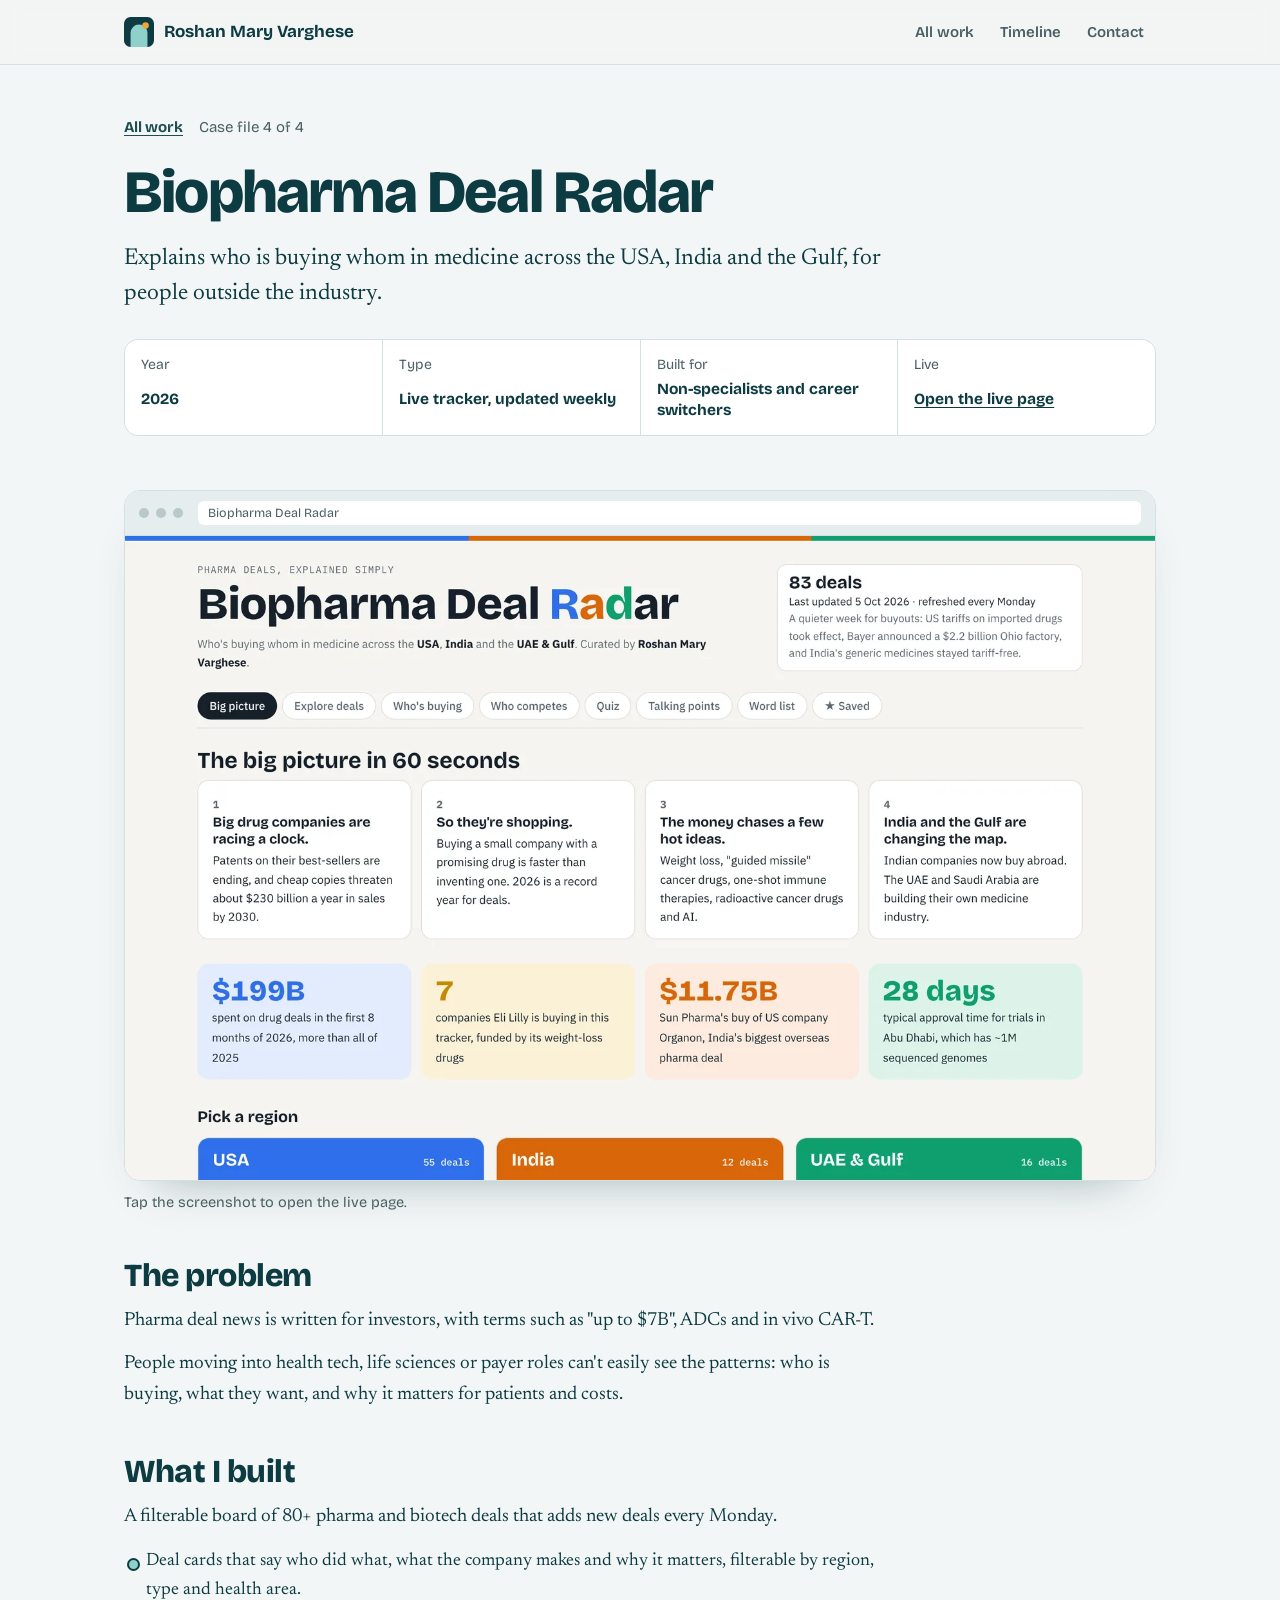
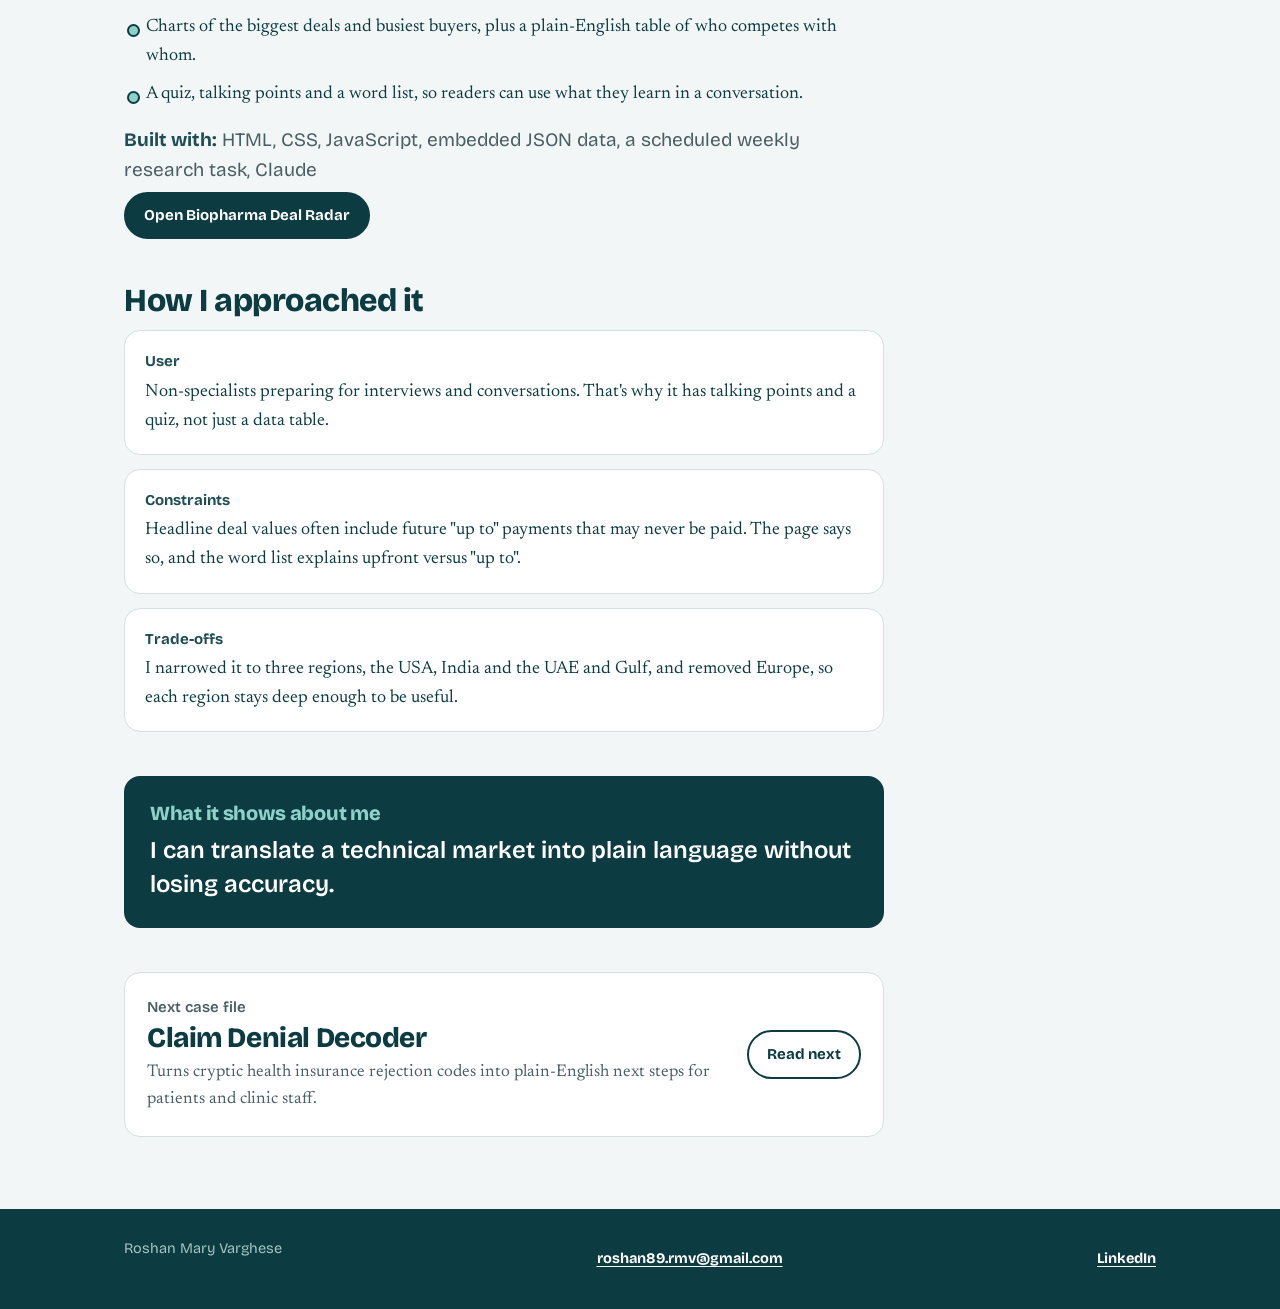
==== case/biopharma-deal-radar.html @ 669bc757 "Add case file pages, career timeline and a calmer professional layout Co-Authored-By: Claude Opus 5." ====
<!doctype html>
<html lang="en">
<head>
<meta charset="utf-8">
<meta name="viewport" content="width=device-width, initial-scale=1">
<title>Biopharma Deal Radar: case file | Roshan Mary Varghese</title>
<meta name="description" content="Explains who is buying whom in medicine across the USA, India and the Gulf, for people outside the industry.">
<meta property="og:title" content="Biopharma Deal Radar: case file | Roshan Mary Varghese">
<meta property="og:description" content="Explains who is buying whom in medicine across the USA, India and the Gulf, for people outside the industry.">
<meta property="og:image" content="../img/biopharma-deal-radar.webp">
<link rel="icon" href="data:image/svg+xml,%3Csvg xmlns='http://www.w3.org/2000/svg' viewBox='0 0 64 64'%3E%3Crect width='64' height='64' rx='14' fill='%230D3B42'/%3E%3Cpath d='M14 64V34a18 18 0 0 1 36 0v30' fill='%238ED1CB'/%3E%3Ccircle cx='46' cy='18' r='7' fill='%23EFA53A'/%3E%3C/svg%3E">
<link rel="preconnect" href="https://fonts.googleapis.com"><link rel="preconnect" href="https://fonts.gstatic.com" crossorigin><link href="https://fonts.googleapis.com/css2?family=Bricolage+Grotesque:opsz,wght@12..96,400;12..96,600;12..96,700;12..96,800&family=Newsreader:ital,opsz,wght@0,6..72,400;0,6..72,500;1,6..72,400&display=swap" rel="stylesheet">
<link rel="stylesheet" href="../site.css">
</head>
<body>
<a class="skip" href="#main">Skip to content</a>
<header class="bar" id="bar">
  <div class="wrap">
    <a class="mark" href="../index.html" aria-label="Roshan Mary Varghese, home"><svg width="30" height="30" viewBox="0 0 64 64" aria-hidden="true"><rect width="64" height="64" rx="14" fill="#0D3B42"/><path d="M14 64V34a18 18 0 0 1 36 0v30" fill="#8ED1CB"/><circle cx="46" cy="18" r="7" fill="#EFA53A"/></svg><span class="full">Roshan Mary Varghese</span></a>
    <nav aria-label="Sections"><a href="../index.html#work">All work</a><a href="../index.html#timeline">Timeline</a><a href="../index.html#contact">Contact</a></nav>
  </div>
</header>
<main id="main">
  <div class="case-head">
    <div class="wrap">
      <div class="crumbs"><a href="../index.html#work">All work</a><span>Case file 4 of 4</span></div>
      <h1>Biopharma Deal Radar</h1>
      <p class="impact">Explains who is buying whom in medicine across the USA, India and the Gulf, for people outside the industry.</p>
      <dl class="facts">
        <div><dt>Year</dt><dd>2026</dd></div>
        <div><dt>Type</dt><dd>Live tracker, updated weekly</dd></div>
        <div><dt>Built for</dt><dd>Non-specialists and career switchers</dd></div>
        <div><dt>Live</dt><dd><a href="https://claude.ai/artifact/CHbfJAABRZAxzf44hTQ5EE" target="_blank" rel="noopener">Open the live page</a></dd></div>
      </dl>
    </div>
  </div>

  <div class="wrap">
    <figure class="case-shot">
      <a href="https://claude.ai/artifact/CHbfJAABRZAxzf44hTQ5EE" target="_blank" rel="noopener" aria-label="Open Biopharma Deal Radar, live">
        <div class="chrome" aria-hidden="true"><i></i><i></i><i></i><span>Biopharma Deal Radar</span></div>
        <img src="../img/biopharma-deal-radar.webp" alt="Biopharma Deal Radar: a big-picture summary, headline numbers and region cards for the USA, India and the UAE and Gulf" width="1600" height="1000">
      </a>
      <figcaption>Tap the screenshot to open the live page.</figcaption>
    </figure>

    <div class="case-body">
      <section aria-labelledby="problem" style="padding:0">
        <h2 id="problem">The problem</h2>
        <p>Pharma deal news is written for investors, with terms such as &quot;up to $7B&quot;, ADCs and in vivo CAR-T.</p><p>People moving into health tech, life sciences or payer roles can&#x27;t easily see the patterns: who is buying, what they want, and why it matters for patients and costs.</p>
      </section>

      <section aria-labelledby="built" style="padding:0">
        <h2 id="built">What I built</h2>
        <p>A filterable board of 80+ pharma and biotech deals that adds new deals every Monday.</p>
        <ul class="built"><li>Deal cards that say who did what, what the company makes and why it matters, filterable by region, type and health area.</li><li>Charts of the biggest deals and busiest buyers, plus a plain-English table of who competes with whom.</li><li>A quiz, talking points and a word list, so readers can use what they learn in a conversation.</li></ul>
        <p class="stack" style="margin-top:16px"><b>Built with:</b> HTML, CSS, JavaScript, embedded JSON data, a scheduled weekly research task, Claude</p>
        <div class="links"><a class="btn dark" href="https://claude.ai/artifact/CHbfJAABRZAxzf44hTQ5EE" target="_blank" rel="noopener">Open Biopharma Deal Radar</a></div>
      </section>

      <section aria-labelledby="approach" style="padding:0">
        <h2 id="approach">How I approached it</h2>
        <ul class="approach"><li class="card"><b>User</b><span>Non-specialists preparing for interviews and conversations. That&#x27;s why it has talking points and a quiz, not just a data table.</span></li><li class="card"><b>Constraints</b><span>Headline deal values often include future &quot;up to&quot; payments that may never be paid. The page says so, and the word list explains upfront versus &quot;up to&quot;.</span></li><li class="card"><b>Trade-offs</b><span>I narrowed it to three regions, the USA, India and the UAE and Gulf, and removed Europe, so each region stays deep enough to be useful.</span></li></ul>
      </section>

      <section class="shows" aria-labelledby="shows">
        <h2 id="shows">What it shows about me</h2>
        <p>I can translate a technical market into plain language without losing accuracy.</p>
      </section>

      <a class="next card" href="claim-denial-decoder.html">
        <div><span class="kicker">Next case file</span><h3>Claim Denial Decoder</h3><p>Turns cryptic health insurance rejection codes into plain-English next steps for patients and clinic staff.</p></div>
        <span class="go">Read next</span>
      </a>
    </div>
  </div>
</main>

<footer class="case-foot">
  <div class="wrap">
    <span>Roshan Mary Varghese</span>
    <span><a href="mailto:roshan89.rmv@gmail.com">roshan89.rmv@gmail.com</a></span>
    <span><a href="https://www.linkedin.com/in/roshanmaryvarghese" target="_blank" rel="noopener">LinkedIn</a></span>
  </div>
</footer>
</body>
</html>
---- site.css ----
/* Roshan Mary Varghese, portfolio styles.
   Shared by the home page and every case file page.
   Palette comes from Roshan's photo: mist backdrop, sea-glass aqua, deep lagoon ink,
   with marigold used only for the main call to action. */
:root{
  --bg:#F3F6F6;
  --paper:#FFFFFF;
  --ink:#0D3B42;
  --ink-2:#1F4D54;
  --slate:#4A5F64;
  --rule:#D5E0E2;
  --aqua:#8ED1CB;
  --aqua-soft:#E2F2F0;
  --marigold:#EFA53A;
  --display:"Bricolage Grotesque","Avenir Next",system-ui,sans-serif;
  --text:"Newsreader",Georgia,"Times New Roman",serif;
  --wrap:1080px;
  --radius:16px;
}
*{box-sizing:border-box}
html{scroll-behavior:smooth;scroll-padding-top:80px;-webkit-text-size-adjust:100%}
@media (prefers-reduced-motion:reduce){html{scroll-behavior:auto}*{transition:none!important}}
body{margin:0;background:var(--bg);color:var(--ink);font-family:var(--text);font-size:18px;line-height:1.62;-webkit-font-smoothing:antialiased}
img{max-width:100%;height:auto;display:block}
a{color:inherit;text-underline-offset:3px}
a:focus-visible,button:focus-visible,summary:focus-visible{outline:3px solid var(--marigold);outline-offset:3px;border-radius:6px}
h1,h2,h3,h4{font-family:var(--display);font-weight:700;line-height:1.12;margin:0;letter-spacing:-.015em;text-wrap:balance}
p{margin:0}
.wrap{max-width:var(--wrap);margin:0 auto;padding-inline:24px}
@media (max-width:600px){.wrap{padding-inline:18px}body{font-size:17.5px}}
.skip{position:absolute;left:-999px;top:8px;background:var(--ink);color:var(--paper);padding:8px 14px;border-radius:8px;z-index:50}
.skip:focus{left:8px}
.sans{font-family:var(--display)}
.muted{color:var(--slate)}

/* ---------- top bar ---------- */
.bar{position:sticky;top:0;z-index:20;background:color-mix(in srgb,var(--bg) 90%,transparent);-webkit-backdrop-filter:blur(10px);backdrop-filter:blur(10px);border-bottom:1px solid var(--rule)}
.bar .wrap{display:flex;align-items:center;gap:16px;min-height:64px}
.mark{font-family:var(--display);font-weight:700;font-size:17px;text-decoration:none;display:flex;min-height:44px;align-items:center;gap:10px;white-space:nowrap}
.mark svg{flex:none}
.bar nav{display:flex;gap:2px;margin-left:auto;overflow-x:auto;scrollbar-width:none}
.bar nav::-webkit-scrollbar{display:none}
.bar nav a{font-family:var(--display);font-size:15px;font-weight:600;text-decoration:none;color:var(--slate);padding:10px 12px;border-radius:999px;white-space:nowrap}
.bar nav a:hover,.bar nav a[aria-current="true"]{color:var(--ink);background:var(--aqua-soft)}
@media (max-width:640px){.mark .full{display:none}.bar nav a{padding:10px 9px;font-size:14.5px}}

/* ---------- buttons and small parts ---------- */
.btn{font-family:var(--display);font-weight:700;font-size:16px;text-decoration:none;min-height:46px;padding:11px 20px;border-radius:999px;display:inline-flex;align-items:center;justify-content:center;gap:8px;border:2px solid var(--ink);transition:background .15s,color .15s}
.btn:hover{background:var(--ink);color:var(--paper)}
.btn.primary{background:var(--marigold);border-color:var(--marigold);color:var(--ink)}
.btn.primary:hover{background:#F4B556;border-color:#F4B556;color:var(--ink)}
.btn.dark{background:var(--ink);color:var(--paper)}
.btn.dark:hover{background:var(--ink-2)}
.chips{display:flex;flex-wrap:wrap;gap:8px;margin:0;padding:0;list-style:none}
.chips li,.chip{font-family:var(--display);font-size:14px;font-weight:600;background:var(--paper);border:1px solid var(--rule);padding:6px 12px;border-radius:999px;line-height:1.3}
.kicker{font-family:var(--display);font-size:15px;font-weight:600;color:var(--slate)}
.card{background:var(--paper);border:1px solid var(--rule);border-radius:var(--radius)}

/* ---------- section heads ---------- */
section{padding-block:80px}
@media (max-width:600px){section{padding-block:56px}}
.sec-head{display:grid;gap:12px;max-width:40em;margin-bottom:36px}
.sec-head h2{font-size:clamp(30px,4vw,44px);font-weight:800}
.sec-head p{font-size:18.5px;color:var(--slate)}

/* ---------- hero ---------- */
.hero{padding-block:56px 64px}
.hero .wrap{display:grid;grid-template-columns:minmax(0,1.3fr) minmax(0,.7fr);gap:56px;align-items:center}
@media (max-width:820px){.hero .wrap{grid-template-columns:1fr;gap:32px}.hero{padding-top:32px}}
.hero h1{font-size:clamp(42px,6vw,72px);font-weight:800;line-height:.98;letter-spacing:-.03em}
.hero .role{font-family:var(--display);font-size:clamp(18px,2vw,21px);font-weight:600;color:var(--ink-2);margin-top:14px}
.hero .pitch{font-size:clamp(18.5px,1.9vw,21px);line-height:1.55;margin-top:22px;max-width:33em}
.hero .chips{margin-top:24px}
.hero .ctas{display:flex;flex-wrap:wrap;gap:10px;margin-top:28px}
.portrait{justify-self:center;width:min(100%,340px);margin:0}
.portrait .frame{aspect-ratio:4/5;border-radius:999px 999px 20px 20px;overflow:hidden;background:var(--aqua);border:1px solid var(--rule)}
.portrait img{width:100%;height:100%;object-fit:cover;object-position:50% 28%}
.portrait figcaption{font-family:var(--display);font-size:14px;color:var(--slate);margin-top:12px;text-align:center}
@media (max-width:820px){.portrait{width:min(62%,260px);justify-self:start;order:-1}}

/* ---------- work list ---------- */
.work-list{display:grid;gap:18px}
.work{display:grid;grid-template-columns:minmax(0,1fr) minmax(0,1.1fr);gap:28px;padding:22px;align-items:center}
.work.text-only{grid-template-columns:1fr}
@media (max-width:820px){.work{grid-template-columns:1fr;gap:18px;padding:16px}}
.thumb{display:block;border-radius:12px;overflow:hidden;border:1px solid var(--rule);background:var(--bg)}
.thumb img{width:100%;aspect-ratio:16/10;object-fit:cover;object-position:top;transition:transform .3s}
.thumb:hover img{transform:scale(1.02)}
.work .body{display:grid;gap:10px;align-content:start}
.meta{display:flex;flex-wrap:wrap;gap:6px 14px;font-family:var(--display);font-size:14.5px;color:var(--slate)}
.meta .type{font-weight:700;color:var(--ink-2)}
.work h3{font-size:clamp(23px,2.6vw,28px);font-weight:800}
.work .impact{font-size:18px}
.stack{font-family:var(--display);font-size:14.5px;color:var(--slate)}
.stack b{color:var(--ink-2);font-weight:700}
.links{display:flex;flex-wrap:wrap;gap:10px;margin-top:6px}
.links .btn{font-size:15px;min-height:44px;padding:9px 18px}
.sub-head{font-family:var(--display);font-size:20px;font-weight:700;margin:44px 0 14px}
.compact{display:grid;grid-template-columns:repeat(2,minmax(0,1fr));gap:14px}
@media (max-width:760px){.compact{grid-template-columns:1fr}}
.compact .card{padding:20px;display:grid;gap:6px;align-content:start}
.compact h4{font-size:19px}
.compact p{font-size:16.5px;color:var(--slate)}

/* ---------- timeline ---------- */
.timeline{list-style:none;margin:0;padding:0;position:relative;max-width:820px}
.timeline::before{content:"";position:absolute;left:11px;top:8px;bottom:8px;width:2px;background:var(--aqua)}
.node{position:relative;padding:0 0 34px 48px}
.node:last-child{padding-bottom:0}
.node::before{content:"";position:absolute;left:3px;top:6px;width:18px;height:18px;border-radius:50%;background:var(--paper);border:4px solid var(--ink)}
.node.now::before{background:var(--marigold);border-color:var(--marigold)}
.node .when{font-family:var(--display);font-weight:700;font-size:15px;color:var(--ink-2)}
.node h3{font-size:clamp(21px,2.4vw,25px);margin-top:2px}
.node .where{font-family:var(--display);font-size:15.5px;color:var(--slate);margin-top:4px}
.node .learned{margin-top:10px;font-size:18px;max-width:38em}
.node .learned b{font-family:var(--display);font-weight:700;font-size:15px;color:var(--ink-2);display:block;margin-bottom:2px}
.node details{margin-top:10px}
.node summary{font-family:var(--display);font-size:15px;font-weight:700;color:var(--ink-2);cursor:pointer;min-height:44px;display:inline-flex;align-items:center;gap:8px;list-style:none}
.node summary::-webkit-details-marker{display:none}
.node summary::before{content:"+";display:inline-grid;place-items:center;width:22px;height:22px;border-radius:50%;background:var(--aqua-soft);font-size:16px;line-height:1}
.node details[open] summary::before{content:"\2212"}
.node details ul{margin:6px 0 0;padding-left:20px;display:grid;gap:5px;font-size:16.5px;color:var(--slate)}

/* ---------- credentials ---------- */
.cred{display:grid;grid-template-columns:repeat(3,minmax(0,1fr));gap:14px}
@media (max-width:900px){.cred{grid-template-columns:repeat(2,minmax(0,1fr))}}
@media (max-width:560px){.cred{grid-template-columns:1fr}}
.cred .card{padding:20px;display:grid;gap:6px;align-content:start}
.cred h3{font-size:19px}
.cred p{font-size:16px;color:var(--slate)}
.cred .card.wide{grid-column:span 2}
@media (max-width:560px){.cred .card.wide{grid-column:auto}}

/* ---------- colophon ---------- */
.colophon{padding:24px;display:grid;grid-template-columns:auto 1fr;gap:18px;align-items:start;max-width:820px}
.colophon h3{font-size:19px;margin-bottom:6px}
.colophon p{font-size:16.5px;color:var(--slate)}
@media (max-width:560px){.colophon{grid-template-columns:1fr}}

/* ---------- contact ---------- */
.contact{background:var(--ink);color:var(--paper);padding-block:80px 32px}
.contact h2{font-size:clamp(34px,5vw,56px);font-weight:800;max-width:14em;letter-spacing:-.025em}
.contact .lead{font-size:19px;color:#CFE3E3;margin-top:18px;max-width:34em}
.contact .links{margin-top:28px}
.contact .btn{border-color:rgba(255,255,255,.4)}
.contact .btn:hover{background:rgba(142,209,203,.15);color:var(--paper)}
.contact .btn.primary{border-color:var(--marigold)}
.contact .btn.primary:hover{background:#F4B556;color:var(--ink)}
footer.foot{margin-top:64px;padding-top:20px;border-top:1px solid rgba(255,255,255,.15);display:flex;flex-wrap:wrap;justify-content:space-between;gap:10px;font-family:var(--display);font-size:14px;color:#A5C4C4}

/* ---------- case file page ---------- */
.case-head{padding-block:40px 28px}
.crumbs{font-family:var(--display);font-size:15px;display:flex;flex-wrap:wrap;gap:6px 16px;align-items:center;color:var(--slate)}
.crumbs a{font-weight:700;color:var(--ink-2);min-height:44px;display:inline-flex;align-items:center}
.case-head h1{font-size:clamp(36px,5.4vw,60px);font-weight:800;letter-spacing:-.03em;margin-top:10px;max-width:16em}
.case-head .impact{font-size:clamp(19px,2.1vw,23px);line-height:1.5;margin-top:16px;max-width:34em}
.facts{display:grid;grid-template-columns:repeat(4,minmax(0,1fr));gap:1px;background:var(--rule);border:1px solid var(--rule);border-radius:14px;overflow:hidden;margin-top:28px}
.facts div{background:var(--paper);padding:14px 16px;display:grid;gap:2px}
.facts dt{font-family:var(--display);font-size:14px;color:var(--slate)}
.facts dd{margin:0;font-family:var(--display);font-weight:700;font-size:15.5px;line-height:1.35}
.facts dd a{display:inline-flex;align-items:center;min-height:44px;margin-block:-10px}
@media (max-width:760px){.facts{grid-template-columns:repeat(2,minmax(0,1fr))}}
.case-shot{margin:8px 0 0}
.case-shot a{display:block;border-radius:16px;overflow:hidden;border:1px solid var(--rule);background:var(--paper);box-shadow:0 24px 48px -32px rgba(13,59,66,.45);text-decoration:none}
.case-shot .chrome{display:flex;align-items:center;gap:7px;padding:10px 14px;background:#E6EDEE;border-bottom:1px solid var(--rule)}
.case-shot .chrome i{width:10px;height:10px;border-radius:50%;background:#B9C8CB}
.case-shot .chrome span{margin-left:8px;font-family:var(--display);font-size:12.5px;color:var(--slate);background:var(--paper);border-radius:6px;padding:2px 10px;flex:1;overflow:hidden;white-space:nowrap;text-overflow:ellipsis}
.case-shot img{width:100%;aspect-ratio:16/10;object-fit:cover;object-position:top}
.case-shot figcaption{font-family:var(--display);font-size:14.5px;color:var(--slate);margin-top:10px}
.case-body{display:grid;gap:44px;max-width:760px;padding-block:44px 72px}
.case-body h2{font-size:clamp(25px,3vw,32px);font-weight:800;margin-bottom:12px}
.case-body p{font-size:19px}
.case-body p + p{margin-top:12px}
.approach{list-style:none;margin:0;padding:0;display:grid;gap:14px}
.approach li{padding:18px 20px;display:grid;gap:4px}
.approach b{font-family:var(--display);font-size:15px;font-weight:700;color:var(--ink-2)}
.approach span{font-size:18px}
.built{list-style:none;padding:0;margin:14px 0 0;display:grid;gap:8px}
.built li{padding-left:22px;position:relative;font-size:18px}
.built li::before{content:"";position:absolute;left:3px;top:.62em;width:9px;height:9px;border-radius:50%;background:var(--aqua);border:2px solid var(--ink)}
.shows{background:var(--ink);color:var(--paper);border-radius:var(--radius);padding:26px 26px}
.shows h2{color:var(--aqua);font-size:20px;margin-bottom:8px}
.shows p{font-size:clamp(20px,2.4vw,24px);line-height:1.45;font-family:var(--display);font-weight:600}
.next{display:grid;grid-template-columns:1fr auto;gap:18px;align-items:center;padding:22px;text-decoration:none}
.next:hover{border-color:var(--ink)}
.next .kicker{display:block;margin-bottom:4px}
.next h3{font-size:clamp(22px,2.6vw,28px);font-weight:800}
.next p{font-size:17px;color:var(--slate);margin-top:4px}
.next .go{font-family:var(--display);font-weight:700;font-size:15px;white-space:nowrap;border:2px solid var(--ink);border-radius:999px;padding:10px 18px}
@media (max-width:560px){.next{grid-template-columns:1fr}.next .go{justify-self:start}}
.case-foot{background:var(--ink);color:#A5C4C4;padding-block:28px;font-family:var(--display);font-size:14.5px}
.case-foot .wrap{display:flex;flex-wrap:wrap;gap:10px 22px;justify-content:space-between}
.case-foot a{color:var(--paper);font-weight:700;min-height:44px;display:inline-flex;align-items:center}
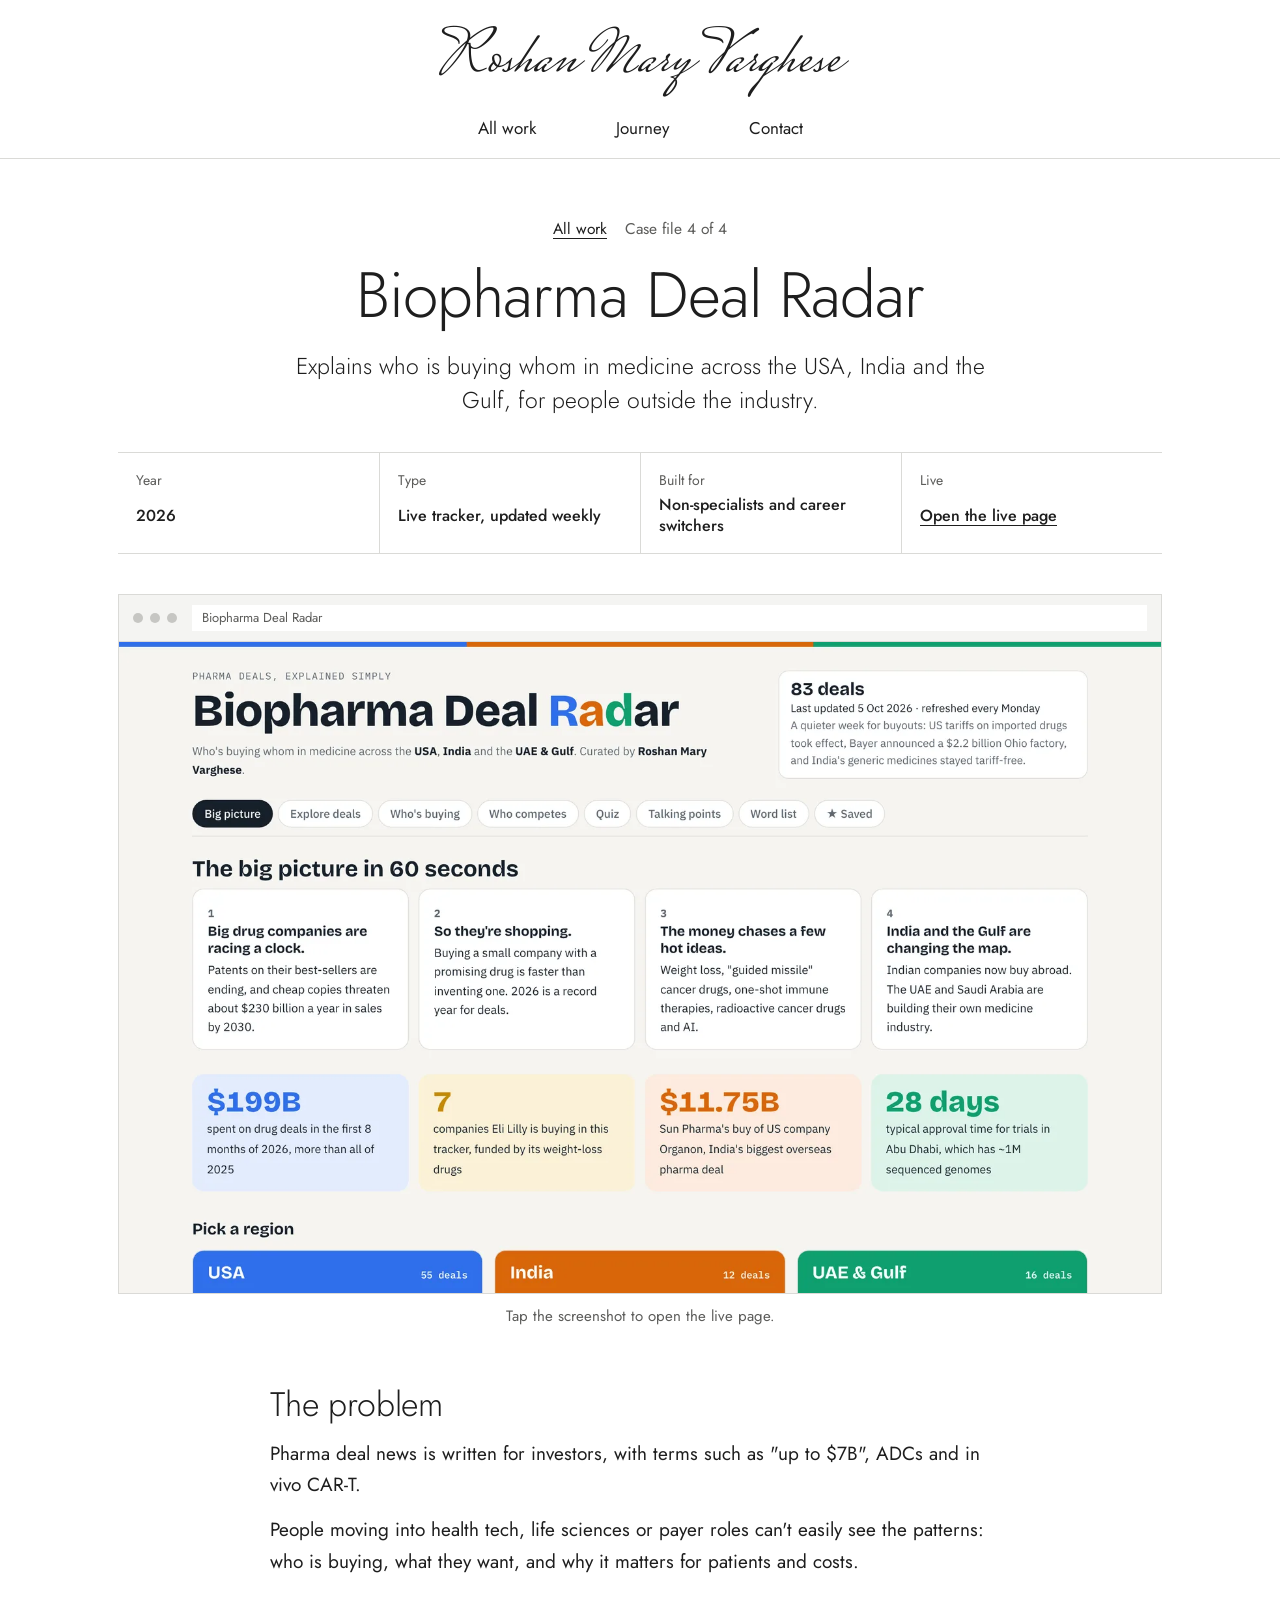
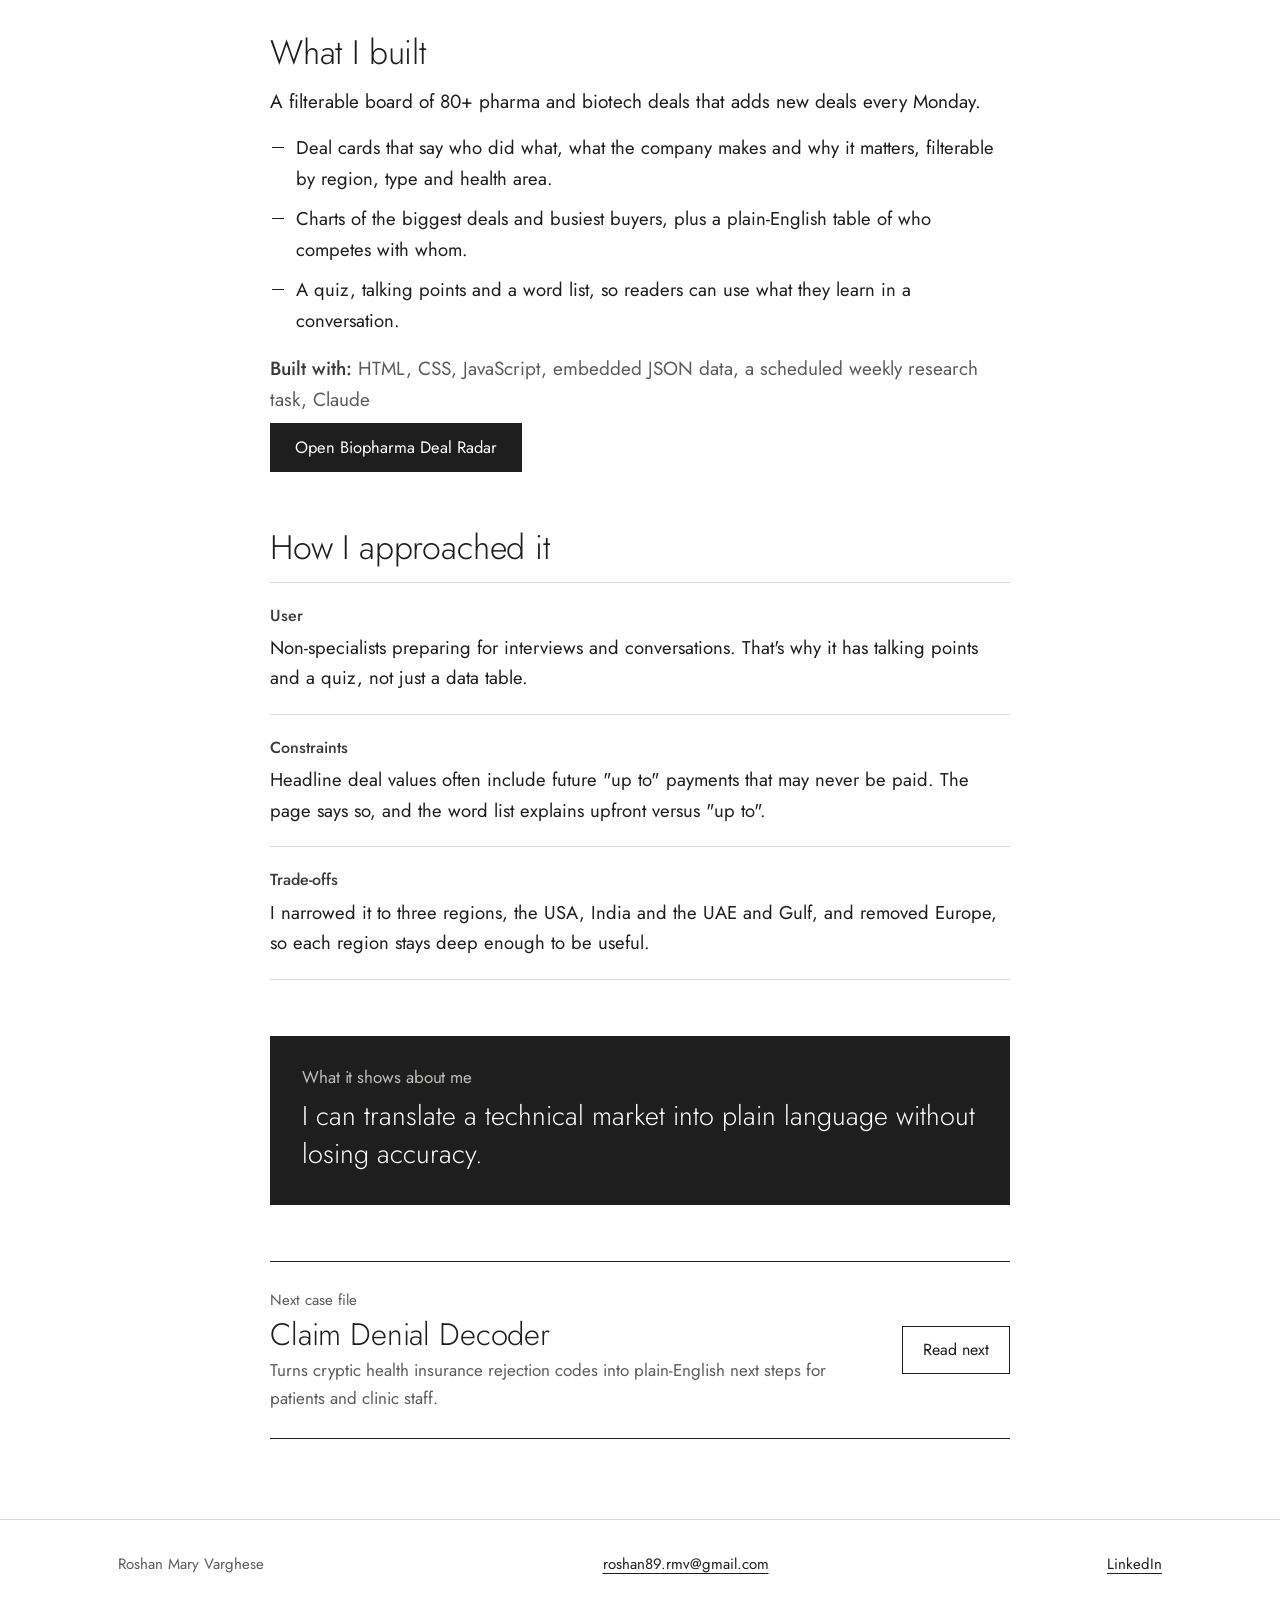
==== commit b384ac6e: "Gallery-style redesign: monochrome palette, signature header, panels over a wall of project screensh" ====
--- a/case/biopharma-deal-radar.html
+++ b/case/biopharma-deal-radar.html
@@ -9,16 +9,14 @@
 <meta property="og:description" content="Explains who is buying whom in medicine across the USA, India and the Gulf, for people outside the industry.">
 <meta property="og:image" content="../img/biopharma-deal-radar.webp">
 <link rel="icon" href="data:image/svg+xml,%3Csvg xmlns='http://www.w3.org/2000/svg' viewBox='0 0 64 64'%3E%3Crect width='64' height='64' rx='14' fill='%230D3B42'/%3E%3Cpath d='M14 64V34a18 18 0 0 1 36 0v30' fill='%238ED1CB'/%3E%3Ccircle cx='46' cy='18' r='7' fill='%23EFA53A'/%3E%3C/svg%3E">
-<link rel="preconnect" href="https://fonts.googleapis.com"><link rel="preconnect" href="https://fonts.gstatic.com" crossorigin><link href="https://fonts.googleapis.com/css2?family=Bricolage+Grotesque:opsz,wght@12..96,400;12..96,600;12..96,700;12..96,800&family=Newsreader:ital,opsz,wght@0,6..72,400;0,6..72,500;1,6..72,400&display=swap" rel="stylesheet">
+<link rel="preconnect" href="https://fonts.googleapis.com"><link rel="preconnect" href="https://fonts.gstatic.com" crossorigin><link href="https://fonts.googleapis.com/css2?family=Jost:ital,wght@0,300;0,400;0,500;1,300;1,400&family=Mrs+Saint+Delafield&display=swap" rel="stylesheet">
 <link rel="stylesheet" href="../site.css">
 </head>
-<body>
+<body class="case-page">
 <a class="skip" href="#main">Skip to content</a>
 <header class="bar" id="bar">
-  <div class="wrap">
-    <a class="mark" href="../index.html" aria-label="Roshan Mary Varghese, home"><svg width="30" height="30" viewBox="0 0 64 64" aria-hidden="true"><rect width="64" height="64" rx="14" fill="#0D3B42"/><path d="M14 64V34a18 18 0 0 1 36 0v30" fill="#8ED1CB"/><circle cx="46" cy="18" r="7" fill="#EFA53A"/></svg><span class="full">Roshan Mary Varghese</span></a>
-    <nav aria-label="Sections"><a href="../index.html#work">All work</a><a href="../index.html#timeline">Timeline</a><a href="../index.html#contact">Contact</a></nav>
-  </div>
+  <a class="signature" href="../index.html" aria-label="Roshan Mary Varghese, home">Roshan Mary Varghese</a>
+  <nav aria-label="Sections"><a href="../index.html#work">All work</a><a href="../index.html#timeline">Journey</a><a href="../index.html#contact">Contact</a></nav>
 </header>
 <main id="main">
   <div class="case-head">
--- a/site.css
+++ b/site.css
@@ -1,193 +1,201 @@
 /* Roshan Mary Varghese, portfolio styles.
    Shared by the home page and every case file page.
-   Palette comes from Roshan's photo: mist backdrop, sea-glass aqua, deep lagoon ink,
-   with marigold used only for the main call to action. */
+   A quiet gallery: black, white and greys only, light geometric type, a handwritten
+   signature, and white panels that slide over a fixed "gallery wall" of Roshan's own work. */
 :root{
-  --bg:#F3F6F6;
   --paper:#FFFFFF;
-  --ink:#0D3B42;
-  --ink-2:#1F4D54;
-  --slate:#4A5F64;
-  --rule:#D5E0E2;
-  --aqua:#8ED1CB;
-  --aqua-soft:#E2F2F0;
-  --marigold:#EFA53A;
-  --display:"Bricolage Grotesque","Avenir Next",system-ui,sans-serif;
-  --text:"Newsreader",Georgia,"Times New Roman",serif;
-  --wrap:1080px;
-  --radius:16px;
+  --wash:#F4F4F2;
+  --ink:#1E1E1E;
+  --ink-2:#3A3A3A;
+  --slate:#5C5C5A;
+  --rule:#DADAD7;
+  --sans:"Jost","Futura","Century Gothic",system-ui,sans-serif;
+  --script:"Mrs Saint Delafield","Brush Script MT",cursive;
+  --wrap:1100px;
 }
 *{box-sizing:border-box}
-html{scroll-behavior:smooth;scroll-padding-top:80px;-webkit-text-size-adjust:100%}
+html{scroll-behavior:smooth;-webkit-text-size-adjust:100%}
 @media (prefers-reduced-motion:reduce){html{scroll-behavior:auto}*{transition:none!important}}
-body{margin:0;background:var(--bg);color:var(--ink);font-family:var(--text);font-size:18px;line-height:1.62;-webkit-font-smoothing:antialiased}
+body{margin:0;background:var(--wash);color:var(--ink);font-family:var(--sans);font-weight:400;font-size:18px;line-height:1.65;-webkit-font-smoothing:antialiased}
 img{max-width:100%;height:auto;display:block}
-a{color:inherit;text-underline-offset:3px}
-a:focus-visible,button:focus-visible,summary:focus-visible{outline:3px solid var(--marigold);outline-offset:3px;border-radius:6px}
-h1,h2,h3,h4{font-family:var(--display);font-weight:700;line-height:1.12;margin:0;letter-spacing:-.015em;text-wrap:balance}
+a{color:inherit;text-underline-offset:4px;text-decoration-thickness:1px}
+a:focus-visible,button:focus-visible,summary:focus-visible{outline:2px solid var(--ink);outline-offset:4px}
+h1,h2,h3,h4{font-family:var(--sans);font-weight:400;line-height:1.15;margin:0;letter-spacing:-.005em;text-wrap:balance}
 p{margin:0}
-.wrap{max-width:var(--wrap);margin:0 auto;padding-inline:24px}
-@media (max-width:600px){.wrap{padding-inline:18px}body{font-size:17.5px}}
-.skip{position:absolute;left:-999px;top:8px;background:var(--ink);color:var(--paper);padding:8px 14px;border-radius:8px;z-index:50}
+.wrap{max-width:var(--wrap);margin:0 auto;padding-inline:28px}
+@media (max-width:600px){.wrap{padding-inline:20px}body{font-size:17.5px}}
+.skip{position:absolute;left:-999px;top:8px;background:var(--ink);color:var(--paper);padding:8px 14px;z-index:50}
 .skip:focus{left:8px}
-.sans{font-family:var(--display)}
 .muted{color:var(--slate)}
 
-/* ---------- top bar ---------- */
-.bar{position:sticky;top:0;z-index:20;background:color-mix(in srgb,var(--bg) 90%,transparent);-webkit-backdrop-filter:blur(10px);backdrop-filter:blur(10px);border-bottom:1px solid var(--rule)}
-.bar .wrap{display:flex;align-items:center;gap:16px;min-height:64px}
-.mark{font-family:var(--display);font-weight:700;font-size:17px;text-decoration:none;display:flex;min-height:44px;align-items:center;gap:10px;white-space:nowrap}
-.mark svg{flex:none}
-.bar nav{display:flex;gap:2px;margin-left:auto;overflow-x:auto;scrollbar-width:none}
-.bar nav::-webkit-scrollbar{display:none}
-.bar nav a{font-family:var(--display);font-size:15px;font-weight:600;text-decoration:none;color:var(--slate);padding:10px 12px;border-radius:999px;white-space:nowrap}
-.bar nav a:hover,.bar nav a[aria-current="true"]{color:var(--ink);background:var(--aqua-soft)}
-@media (max-width:640px){.mark .full{display:none}.bar nav a{padding:10px 9px;font-size:14.5px}}
-
-/* ---------- buttons and small parts ---------- */
-.btn{font-family:var(--display);font-weight:700;font-size:16px;text-decoration:none;min-height:46px;padding:11px 20px;border-radius:999px;display:inline-flex;align-items:center;justify-content:center;gap:8px;border:2px solid var(--ink);transition:background .15s,color .15s}
+/* ---------- fixed gallery wall behind the home page ---------- */
+.backdrop{position:fixed;inset:0;z-index:-1;background:#ECECEA url(img/hero-wall.webp) center/cover no-repeat}
+.backdrop::after{content:"";position:absolute;inset:0;background:rgba(244,244,242,.35)}
+
+/* ---------- header: signature with a centred row of links ---------- */
+.bar{text-align:center;padding:28px 20px 8px;background:var(--paper);border-bottom:1px solid var(--rule)}
+.bar.over{position:absolute;inset:0 0 auto 0;z-index:5;background:rgba(255,255,255,.86);border:0;padding-bottom:6px}
+.signature{font-family:var(--script);font-size:clamp(40px,6vw,62px);line-height:1.1;text-decoration:none;display:inline-block;padding:0 8px;color:var(--ink)}
+.bar nav{display:flex;justify-content:center;flex-wrap:wrap;gap:4px clamp(14px,6vw,72px);margin-top:10px}
+.bar nav a{font-size:17px;font-weight:400;text-decoration:none;color:var(--ink);min-height:44px;display:inline-flex;align-items:center;padding:0 4px;border-bottom:1px solid transparent}
+.bar nav a:hover,.bar nav a[aria-current="true"]{border-bottom-color:var(--ink)}
+@media (max-width:520px){.bar nav{gap:0 18px}.bar nav a{font-size:16px}}
+
+/* ---------- hero: the wall itself, with one line ---------- */
+.hero{min-height:100svh;display:flex;flex-direction:column;align-items:center;justify-content:flex-end;padding:180px 20px 48px;text-align:center}
+.hero-line{font-size:clamp(24px,3.4vw,40px);font-weight:300;letter-spacing:.01em;background:rgba(255,255,255,.88);padding:14px 28px;max-width:min(30em,100%);line-height:1.3;text-wrap:balance}
+.scroll-cue{margin-top:36px;color:var(--ink);display:inline-flex;min-width:48px;min-height:48px;align-items:center;justify-content:center}
+
+/* ---------- white panels that slide over the wall ---------- */
+.panel{background:rgba(255,255,255,.95);margin-bottom:22vh}
+section{padding-block:88px}
+@media (max-width:600px){section{padding-block:60px}.panel{margin-bottom:14vh}}
+.sec-head{display:grid;gap:14px;max-width:38em;margin-bottom:44px}
+.sec-head h2{font-size:clamp(32px,4.4vw,48px);font-weight:300}
+.sec-head p{font-size:18.5px;color:var(--slate)}
+
+/* ---------- buttons ---------- */
+.btn{font-family:var(--sans);font-weight:400;font-size:16.5px;text-decoration:none;min-height:46px;padding:10px 24px;display:inline-flex;align-items:center;justify-content:center;border:1px solid var(--ink);background:transparent;color:var(--ink);transition:background .2s,color .2s}
 .btn:hover{background:var(--ink);color:var(--paper)}
-.btn.primary{background:var(--marigold);border-color:var(--marigold);color:var(--ink)}
-.btn.primary:hover{background:#F4B556;border-color:#F4B556;color:var(--ink)}
-.btn.dark{background:var(--ink);color:var(--paper)}
-.btn.dark:hover{background:var(--ink-2)}
-.chips{display:flex;flex-wrap:wrap;gap:8px;margin:0;padding:0;list-style:none}
-.chips li,.chip{font-family:var(--display);font-size:14px;font-weight:600;background:var(--paper);border:1px solid var(--rule);padding:6px 12px;border-radius:999px;line-height:1.3}
-.kicker{font-family:var(--display);font-size:15px;font-weight:600;color:var(--slate)}
-.card{background:var(--paper);border:1px solid var(--rule);border-radius:var(--radius)}
-
-/* ---------- section heads ---------- */
-section{padding-block:80px}
-@media (max-width:600px){section{padding-block:56px}}
-.sec-head{display:grid;gap:12px;max-width:40em;margin-bottom:36px}
-.sec-head h2{font-size:clamp(30px,4vw,44px);font-weight:800}
-.sec-head p{font-size:18.5px;color:var(--slate)}
-
-/* ---------- hero ---------- */
-.hero{padding-block:56px 64px}
-.hero .wrap{display:grid;grid-template-columns:minmax(0,1.3fr) minmax(0,.7fr);gap:56px;align-items:center}
-@media (max-width:820px){.hero .wrap{grid-template-columns:1fr;gap:32px}.hero{padding-top:32px}}
-.hero h1{font-size:clamp(42px,6vw,72px);font-weight:800;line-height:.98;letter-spacing:-.03em}
-.hero .role{font-family:var(--display);font-size:clamp(18px,2vw,21px);font-weight:600;color:var(--ink-2);margin-top:14px}
-.hero .pitch{font-size:clamp(18.5px,1.9vw,21px);line-height:1.55;margin-top:22px;max-width:33em}
-.hero .chips{margin-top:24px}
-.hero .ctas{display:flex;flex-wrap:wrap;gap:10px;margin-top:28px}
-.portrait{justify-self:center;width:min(100%,340px);margin:0}
-.portrait .frame{aspect-ratio:4/5;border-radius:999px 999px 20px 20px;overflow:hidden;background:var(--aqua);border:1px solid var(--rule)}
-.portrait img{width:100%;height:100%;object-fit:cover;object-position:50% 28%}
-.portrait figcaption{font-family:var(--display);font-size:14px;color:var(--slate);margin-top:12px;text-align:center}
-@media (max-width:820px){.portrait{width:min(62%,260px);justify-self:start;order:-1}}
-
-/* ---------- work list ---------- */
-.work-list{display:grid;gap:18px}
-.work{display:grid;grid-template-columns:minmax(0,1fr) minmax(0,1.1fr);gap:28px;padding:22px;align-items:center}
-.work.text-only{grid-template-columns:1fr}
-@media (max-width:820px){.work{grid-template-columns:1fr;gap:18px;padding:16px}}
-.thumb{display:block;border-radius:12px;overflow:hidden;border:1px solid var(--rule);background:var(--bg)}
-.thumb img{width:100%;aspect-ratio:16/10;object-fit:cover;object-position:top;transition:transform .3s}
-.thumb:hover img{transform:scale(1.02)}
-.work .body{display:grid;gap:10px;align-content:start}
-.meta{display:flex;flex-wrap:wrap;gap:6px 14px;font-family:var(--display);font-size:14.5px;color:var(--slate)}
-.meta .type{font-weight:700;color:var(--ink-2)}
-.work h3{font-size:clamp(23px,2.6vw,28px);font-weight:800}
+.btn.primary,.btn.dark{background:var(--ink);color:var(--paper)}
+.btn.primary:hover,.btn.dark:hover{background:var(--ink-2)}
+.links{display:flex;flex-wrap:wrap;gap:10px;margin-top:8px}
+
+/* ---------- intro ---------- */
+.intro{display:grid;grid-template-columns:minmax(0,.8fr) minmax(0,1.2fr);gap:64px;align-items:center}
+@media (max-width:820px){.intro{grid-template-columns:1fr;gap:32px}}
+.portrait{margin:0}
+.portrait img{width:100%;aspect-ratio:4/5;object-fit:cover;object-position:50% 25%;filter:grayscale(1) contrast(1.05)}
+@media (max-width:820px){.portrait{max-width:300px}}
+.intro h1{font-size:clamp(36px,5vw,56px);font-weight:300;letter-spacing:-.01em}
+.intro .pitch{font-size:clamp(18.5px,1.8vw,21px);font-weight:400;line-height:1.6;margin-top:20px;max-width:32em}
+.creds{display:flex;flex-wrap:wrap;gap:6px 0;margin-top:24px;font-size:16px;color:var(--ink-2)}
+.creds span{padding:0 14px;border-left:1px solid var(--rule)}
+.creds span:first-child{padding-left:0;border-left:0}
+.ctas{display:flex;flex-wrap:wrap;gap:10px;margin-top:30px}
+.note{margin-top:18px;font-size:16px;color:var(--slate)}
+
+/* ---------- work: a gallery of projects ---------- */
+.work-list{display:grid;grid-template-columns:repeat(2,minmax(0,1fr));gap:64px 44px}
+@media (max-width:820px){.work-list{grid-template-columns:1fr;gap:52px}}
+.work{display:grid;gap:16px;align-content:start}
+.thumb{display:block;overflow:hidden;background:var(--wash)}
+.thumb img{width:100%;aspect-ratio:16/10;object-fit:cover;object-position:top;filter:grayscale(1);transition:filter .5s,transform .6s}
+.thumb:hover img,.thumb:focus-visible img{filter:grayscale(0);transform:scale(1.015)}
+@media (hover:none){.thumb img{filter:grayscale(.15)}}
+.work .body{display:grid;gap:8px}
+.meta{display:flex;flex-wrap:wrap;gap:4px 16px;font-size:15px;color:var(--slate)}
+.meta .type{color:var(--ink-2)}
+.work h3{font-size:clamp(25px,2.6vw,30px);font-weight:400}
 .work .impact{font-size:18px}
-.stack{font-family:var(--display);font-size:14.5px;color:var(--slate)}
-.stack b{color:var(--ink-2);font-weight:700}
-.links{display:flex;flex-wrap:wrap;gap:10px;margin-top:6px}
-.links .btn{font-size:15px;min-height:44px;padding:9px 18px}
-.sub-head{font-family:var(--display);font-size:20px;font-weight:700;margin:44px 0 14px}
-.compact{display:grid;grid-template-columns:repeat(2,minmax(0,1fr));gap:14px}
+.stack{font-size:15.5px;color:var(--slate)}
+.stack b{font-weight:500;color:var(--ink-2)}
+.work .links .btn{font-size:15.5px;min-height:44px;padding:8px 18px}
+.sub-head{font-size:24px;font-weight:300;margin:80px 0 20px}
+.compact{display:grid;grid-template-columns:repeat(2,minmax(0,1fr));gap:0 44px}
 @media (max-width:760px){.compact{grid-template-columns:1fr}}
-.compact .card{padding:20px;display:grid;gap:6px;align-content:start}
-.compact h4{font-size:19px}
+.compact .card{padding:22px 0;border-top:1px solid var(--rule);display:grid;gap:6px;align-content:start}
+.compact h4{font-size:21px;font-weight:400}
 .compact p{font-size:16.5px;color:var(--slate)}
 
-/* ---------- timeline ---------- */
+/* ---------- journey timeline ---------- */
 .timeline{list-style:none;margin:0;padding:0;position:relative;max-width:820px}
-.timeline::before{content:"";position:absolute;left:11px;top:8px;bottom:8px;width:2px;background:var(--aqua)}
-.node{position:relative;padding:0 0 34px 48px}
+.timeline::before{content:"";position:absolute;left:7px;top:10px;bottom:10px;width:1px;background:var(--ink)}
+.node{position:relative;padding:0 0 44px 46px}
 .node:last-child{padding-bottom:0}
-.node::before{content:"";position:absolute;left:3px;top:6px;width:18px;height:18px;border-radius:50%;background:var(--paper);border:4px solid var(--ink)}
-.node.now::before{background:var(--marigold);border-color:var(--marigold)}
-.node .when{font-family:var(--display);font-weight:700;font-size:15px;color:var(--ink-2)}
-.node h3{font-size:clamp(21px,2.4vw,25px);margin-top:2px}
-.node .where{font-family:var(--display);font-size:15.5px;color:var(--slate);margin-top:4px}
-.node .learned{margin-top:10px;font-size:18px;max-width:38em}
-.node .learned b{font-family:var(--display);font-weight:700;font-size:15px;color:var(--ink-2);display:block;margin-bottom:2px}
-.node details{margin-top:10px}
-.node summary{font-family:var(--display);font-size:15px;font-weight:700;color:var(--ink-2);cursor:pointer;min-height:44px;display:inline-flex;align-items:center;gap:8px;list-style:none}
+.node::before{content:"";position:absolute;left:0;top:8px;width:15px;height:15px;border-radius:50%;background:var(--paper);border:1px solid var(--ink)}
+.node.now::before{background:var(--ink)}
+.node .when{font-size:15px;letter-spacing:.04em;color:var(--slate)}
+.node h3{font-size:clamp(23px,2.5vw,27px);font-weight:400;margin-top:2px}
+.node .where{font-size:16px;color:var(--slate);margin-top:2px}
+.node .learned{margin-top:12px;font-size:18px;max-width:36em}
+.node .learned b{font-weight:500;font-size:15px;color:var(--ink-2);display:block;margin-bottom:2px}
+.node details{margin-top:8px}
+.node summary{font-size:15.5px;color:var(--ink-2);cursor:pointer;min-height:44px;display:inline-flex;align-items:center;gap:10px;list-style:none}
 .node summary::-webkit-details-marker{display:none}
-.node summary::before{content:"+";display:inline-grid;place-items:center;width:22px;height:22px;border-radius:50%;background:var(--aqua-soft);font-size:16px;line-height:1}
+.node summary::before{content:"+";display:inline-grid;place-items:center;width:22px;height:22px;border:1px solid var(--ink);border-radius:50%;font-size:15px;line-height:1}
 .node details[open] summary::before{content:"\2212"}
-.node details ul{margin:6px 0 0;padding-left:20px;display:grid;gap:5px;font-size:16.5px;color:var(--slate)}
+.node details ul{margin:4px 0 0;padding-left:20px;display:grid;gap:5px;font-size:16.5px;color:var(--slate)}
+
+/* where I fit: the box the journey lands in */
+.fit{position:relative;margin-top:40px;max-width:820px;background:var(--ink);color:var(--paper);padding:34px}
+.fit::before{content:"";position:absolute;left:7px;top:-40px;width:1px;height:40px;background:var(--ink)}
+.fit-kicker{font-size:16px;font-weight:400;color:#BDBDBA;letter-spacing:.02em}
+.fit-line{font-size:clamp(23px,2.8vw,31px);font-weight:300;line-height:1.35;margin-top:10px}
+.fit-grid{display:grid;grid-template-columns:repeat(3,minmax(0,1fr));gap:0;margin-top:26px;border-top:1px solid #4A4A48}
+.fit-grid div{padding:18px 18px 4px 0}
+.fit-grid div + div{padding-left:18px;border-left:1px solid #4A4A48}
+.fit-grid h4{font-size:20px;font-weight:500}
+.fit-grid p{font-size:16.5px;color:#D2D2CF;margin-top:4px}
+.fit-roles{margin-top:22px;font-size:16.5px;color:#D2D2CF}
+.fit-roles b{font-weight:500;color:var(--paper)}
+@media (max-width:700px){.fit{padding:24px}.fit-grid{grid-template-columns:1fr}.fit-grid div,.fit-grid div + div{padding:16px 0 4px;border-left:0}.fit-grid div + div{border-top:1px solid #4A4A48}}
 
 /* ---------- credentials ---------- */
-.cred{display:grid;grid-template-columns:repeat(3,minmax(0,1fr));gap:14px}
+.cred{display:grid;grid-template-columns:repeat(3,minmax(0,1fr));gap:0 36px}
 @media (max-width:900px){.cred{grid-template-columns:repeat(2,minmax(0,1fr))}}
 @media (max-width:560px){.cred{grid-template-columns:1fr}}
-.cred .card{padding:20px;display:grid;gap:6px;align-content:start}
-.cred h3{font-size:19px}
+.cred .card{padding:22px 0;border-top:1px solid var(--rule);display:grid;gap:6px;align-content:start}
+.cred h3{font-size:20px;font-weight:400}
 .cred p{font-size:16px;color:var(--slate)}
 .cred .card.wide{grid-column:span 2}
 @media (max-width:560px){.cred .card.wide{grid-column:auto}}
-
-/* ---------- colophon ---------- */
-.colophon{padding:24px;display:grid;grid-template-columns:auto 1fr;gap:18px;align-items:start;max-width:820px}
-.colophon h3{font-size:19px;margin-bottom:6px}
+.colophon{padding:24px 0 0;border-top:1px solid var(--ink);display:grid;grid-template-columns:auto 1fr;gap:18px;align-items:start;max-width:820px}
+.colophon h3{font-size:20px;margin-bottom:6px}
 .colophon p{font-size:16.5px;color:var(--slate)}
 @media (max-width:560px){.colophon{grid-template-columns:1fr}}
 
 /* ---------- contact ---------- */
-.contact{background:var(--ink);color:var(--paper);padding-block:80px 32px}
-.contact h2{font-size:clamp(34px,5vw,56px);font-weight:800;max-width:14em;letter-spacing:-.025em}
-.contact .lead{font-size:19px;color:#CFE3E3;margin-top:18px;max-width:34em}
-.contact .links{margin-top:28px}
-.contact .btn{border-color:rgba(255,255,255,.4)}
-.contact .btn:hover{background:rgba(142,209,203,.15);color:var(--paper)}
-.contact .btn.primary{border-color:var(--marigold)}
-.contact .btn.primary:hover{background:#F4B556;color:var(--ink)}
-footer.foot{margin-top:64px;padding-top:20px;border-top:1px solid rgba(255,255,255,.15);display:flex;flex-wrap:wrap;justify-content:space-between;gap:10px;font-family:var(--display);font-size:14px;color:#A5C4C4}
-
-/* ---------- case file page ---------- */
-.case-head{padding-block:40px 28px}
-.crumbs{font-family:var(--display);font-size:15px;display:flex;flex-wrap:wrap;gap:6px 16px;align-items:center;color:var(--slate)}
-.crumbs a{font-weight:700;color:var(--ink-2);min-height:44px;display:inline-flex;align-items:center}
-.case-head h1{font-size:clamp(36px,5.4vw,60px);font-weight:800;letter-spacing:-.03em;margin-top:10px;max-width:16em}
-.case-head .impact{font-size:clamp(19px,2.1vw,23px);line-height:1.5;margin-top:16px;max-width:34em}
-.facts{display:grid;grid-template-columns:repeat(4,minmax(0,1fr));gap:1px;background:var(--rule);border:1px solid var(--rule);border-radius:14px;overflow:hidden;margin-top:28px}
-.facts div{background:var(--paper);padding:14px 16px;display:grid;gap:2px}
-.facts dt{font-family:var(--display);font-size:14px;color:var(--slate)}
-.facts dd{margin:0;font-family:var(--display);font-weight:700;font-size:15.5px;line-height:1.35}
+.contact{text-align:center;margin-bottom:0;padding-bottom:36px}
+.contact h2{font-size:clamp(34px,5vw,58px);font-weight:300;max-width:14em;margin-inline:auto;letter-spacing:-.01em}
+.contact .lead{font-size:19px;color:var(--ink-2);margin:20px auto 0;max-width:34em}
+.contact .links{justify-content:center;margin-top:30px}
+footer.foot{margin-top:72px;padding-top:20px;border-top:1px solid var(--rule);display:flex;flex-wrap:wrap;justify-content:space-between;gap:10px;font-size:14.5px;color:var(--slate)}
+
+/* ---------- case file pages ---------- */
+.case-page{background:var(--paper)}
+.case-head{padding-block:48px 28px;text-align:center}
+.crumbs{font-size:15.5px;display:flex;flex-wrap:wrap;gap:4px 18px;justify-content:center;align-items:center;color:var(--slate)}
+.crumbs a{color:var(--ink);min-height:44px;display:inline-flex;align-items:center}
+.case-head h1{font-size:clamp(38px,5.6vw,64px);font-weight:300;letter-spacing:-.015em;margin:8px auto 0;max-width:16em}
+.case-head .impact{font-size:clamp(19px,2.1vw,23px);font-weight:300;line-height:1.5;margin:16px auto 0;max-width:32em}
+.facts{display:grid;grid-template-columns:repeat(4,minmax(0,1fr));border-block:1px solid var(--rule);margin:34px 0 0;text-align:left}
+.facts div{padding:16px 18px;display:grid;gap:2px}
+.facts div + div{border-left:1px solid var(--rule)}
+.facts dt{font-size:14px;color:var(--slate)}
+.facts dd{margin:0;font-weight:500;font-size:16px;line-height:1.35}
 .facts dd a{display:inline-flex;align-items:center;min-height:44px;margin-block:-10px}
-@media (max-width:760px){.facts{grid-template-columns:repeat(2,minmax(0,1fr))}}
-.case-shot{margin:8px 0 0}
-.case-shot a{display:block;border-radius:16px;overflow:hidden;border:1px solid var(--rule);background:var(--paper);box-shadow:0 24px 48px -32px rgba(13,59,66,.45);text-decoration:none}
-.case-shot .chrome{display:flex;align-items:center;gap:7px;padding:10px 14px;background:#E6EDEE;border-bottom:1px solid var(--rule)}
-.case-shot .chrome i{width:10px;height:10px;border-radius:50%;background:#B9C8CB}
-.case-shot .chrome span{margin-left:8px;font-family:var(--display);font-size:12.5px;color:var(--slate);background:var(--paper);border-radius:6px;padding:2px 10px;flex:1;overflow:hidden;white-space:nowrap;text-overflow:ellipsis}
+@media (max-width:760px){.facts{grid-template-columns:repeat(2,minmax(0,1fr))}.facts div:nth-child(3){border-left:0}.facts div:nth-child(n+3){border-top:1px solid var(--rule)}}
+.case-shot{margin:12px 0 0}
+.case-shot a{display:block;overflow:hidden;border:1px solid var(--rule);background:var(--paper);text-decoration:none}
+.case-shot .chrome{display:flex;align-items:center;gap:7px;padding:10px 14px;background:var(--wash);border-bottom:1px solid var(--rule)}
+.case-shot .chrome i{width:10px;height:10px;border-radius:50%;background:#C6C6C3}
+.case-shot .chrome span{margin-left:8px;font-size:13px;color:var(--slate);background:var(--paper);padding:2px 10px;flex:1;overflow:hidden;white-space:nowrap;text-overflow:ellipsis}
 .case-shot img{width:100%;aspect-ratio:16/10;object-fit:cover;object-position:top}
-.case-shot figcaption{font-family:var(--display);font-size:14.5px;color:var(--slate);margin-top:10px}
-.case-body{display:grid;gap:44px;max-width:760px;padding-block:44px 72px}
-.case-body h2{font-size:clamp(25px,3vw,32px);font-weight:800;margin-bottom:12px}
+.case-shot figcaption{font-size:15px;color:var(--slate);margin-top:10px;text-align:center}
+.case-body{display:grid;gap:56px;max-width:740px;margin:0 auto;padding-block:56px 80px}
+.case-body h2{font-size:clamp(27px,3.2vw,34px);font-weight:300;margin-bottom:14px}
 .case-body p{font-size:19px}
-.case-body p + p{margin-top:12px}
-.approach{list-style:none;margin:0;padding:0;display:grid;gap:14px}
-.approach li{padding:18px 20px;display:grid;gap:4px}
-.approach b{font-family:var(--display);font-size:15px;font-weight:700;color:var(--ink-2)}
-.approach span{font-size:18px}
-.built{list-style:none;padding:0;margin:14px 0 0;display:grid;gap:8px}
-.built li{padding-left:22px;position:relative;font-size:18px}
-.built li::before{content:"";position:absolute;left:3px;top:.62em;width:9px;height:9px;border-radius:50%;background:var(--aqua);border:2px solid var(--ink)}
-.shows{background:var(--ink);color:var(--paper);border-radius:var(--radius);padding:26px 26px}
-.shows h2{color:var(--aqua);font-size:20px;margin-bottom:8px}
-.shows p{font-size:clamp(20px,2.4vw,24px);line-height:1.45;font-family:var(--display);font-weight:600}
-.next{display:grid;grid-template-columns:1fr auto;gap:18px;align-items:center;padding:22px;text-decoration:none}
-.next:hover{border-color:var(--ink)}
-.next .kicker{display:block;margin-bottom:4px}
-.next h3{font-size:clamp(22px,2.6vw,28px);font-weight:800}
+.case-body p + p{margin-top:14px}
+.approach{list-style:none;margin:0;padding:0;display:grid}
+.approach li{padding:20px 0;border-top:1px solid var(--rule);display:grid;gap:4px}
+.approach li:last-child{border-bottom:1px solid var(--rule)}
+.approach b{font-weight:500;font-size:16px;color:var(--ink-2)}
+.approach span{font-size:18.5px}
+.built{list-style:none;padding:0;margin:16px 0 0;display:grid;gap:10px}
+.built li{padding-left:26px;position:relative;font-size:18.5px}
+.built li::before{content:"";position:absolute;left:2px;top:.75em;width:12px;height:1px;background:var(--ink)}
+.shows{background:var(--ink);color:var(--paper);padding:32px}
+.shows h2{color:#BDBDBA;font-size:17px;font-weight:400;margin-bottom:10px}
+.shows p{font-size:clamp(22px,2.6vw,27px);line-height:1.4;font-weight:300}
+.next{display:grid;grid-template-columns:1fr auto;gap:20px;align-items:center;padding:26px 0;border-block:1px solid var(--ink);text-decoration:none}
+.next .kicker{display:block;font-size:15px;color:var(--slate);margin-bottom:4px}
+.next h3{font-size:clamp(25px,2.8vw,31px);font-weight:300}
 .next p{font-size:17px;color:var(--slate);margin-top:4px}
-.next .go{font-family:var(--display);font-weight:700;font-size:15px;white-space:nowrap;border:2px solid var(--ink);border-radius:999px;padding:10px 18px}
+.next .go{font-size:16px;white-space:nowrap;border:1px solid var(--ink);padding:10px 20px}
+.next:hover .go{background:var(--ink);color:var(--paper)}
 @media (max-width:560px){.next{grid-template-columns:1fr}.next .go{justify-self:start}}
-.case-foot{background:var(--ink);color:#A5C4C4;padding-block:28px;font-family:var(--display);font-size:14.5px}
-.case-foot .wrap{display:flex;flex-wrap:wrap;gap:10px 22px;justify-content:space-between}
-.case-foot a{color:var(--paper);font-weight:700;min-height:44px;display:inline-flex;align-items:center}
+.case-foot{border-top:1px solid var(--rule);color:var(--slate);padding-block:22px;font-size:15px;background:var(--paper)}
+.case-foot .wrap{display:flex;flex-wrap:wrap;gap:6px 22px;justify-content:space-between;align-items:center}
+.case-foot a{color:var(--ink);min-height:44px;display:inline-flex;align-items:center}
+@media (max-width:600px){.creds{gap:6px 18px}.creds span{padding:0;border-left:0}}
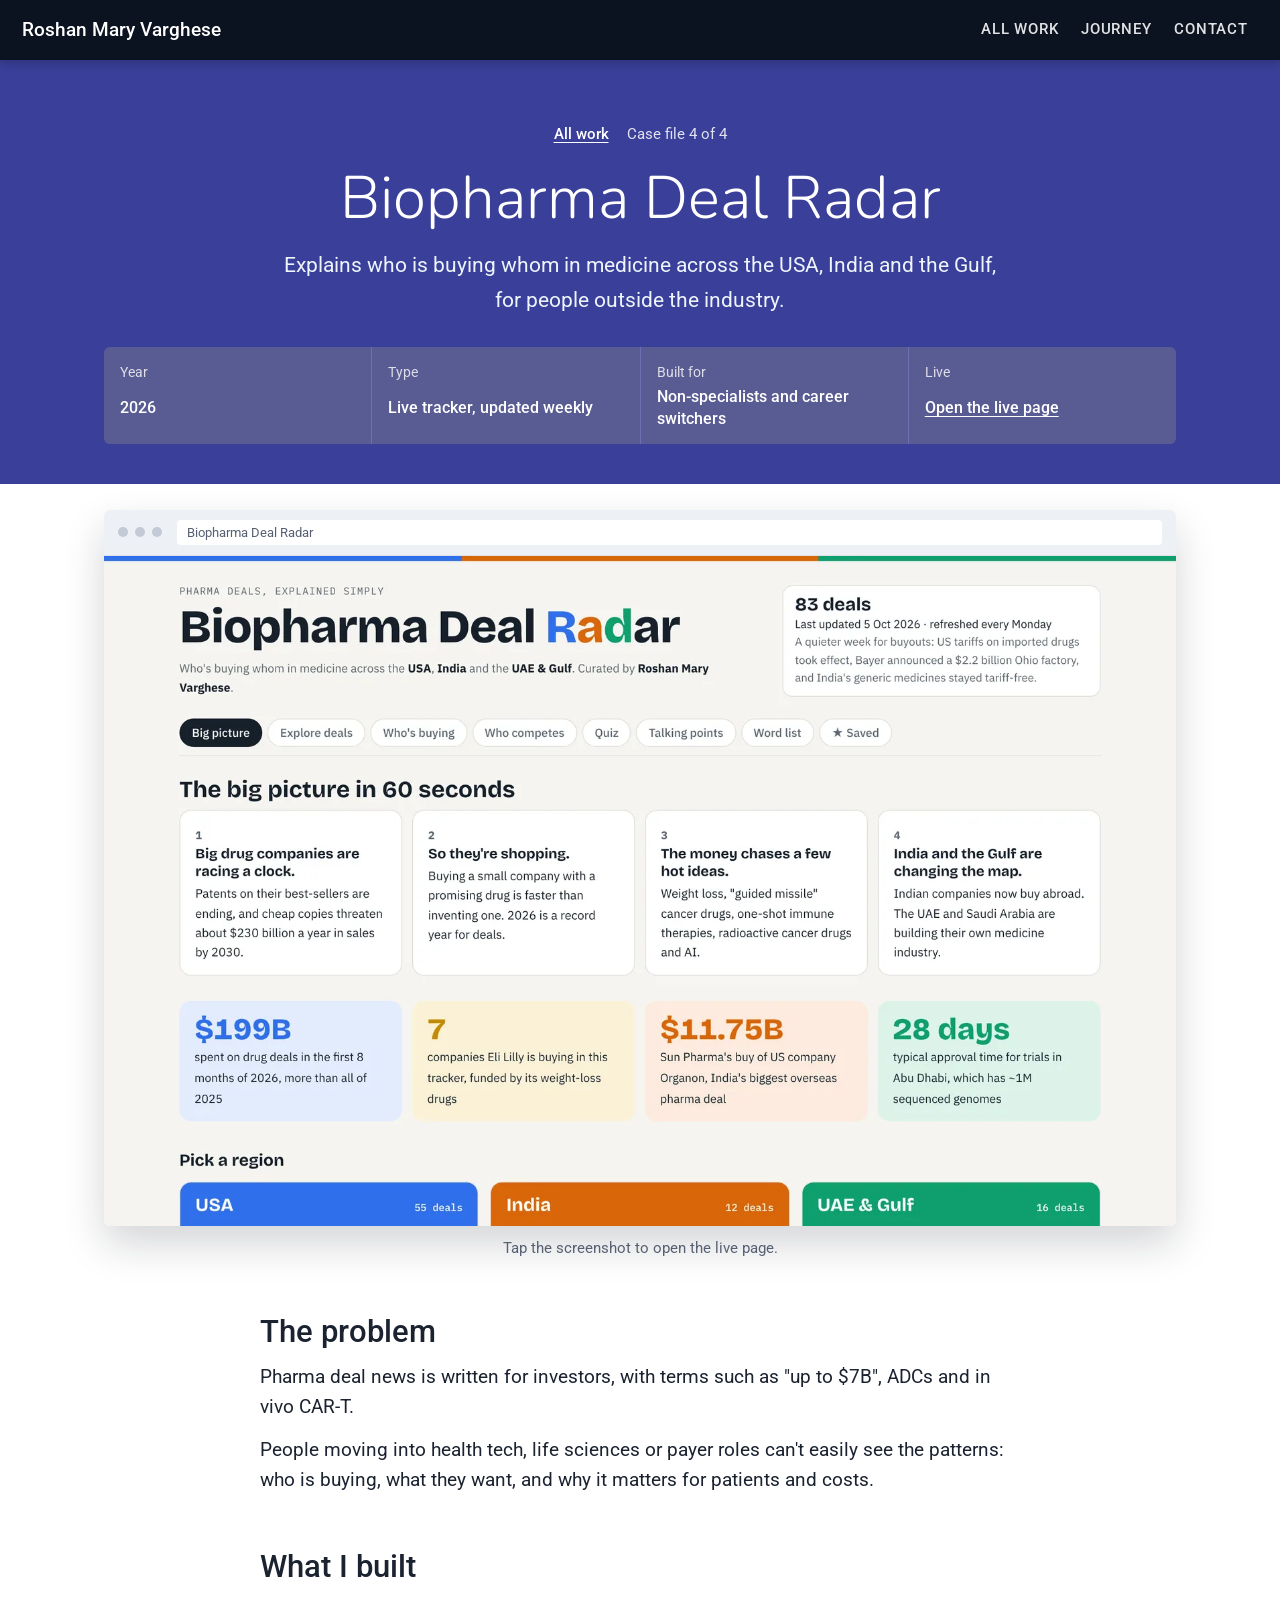
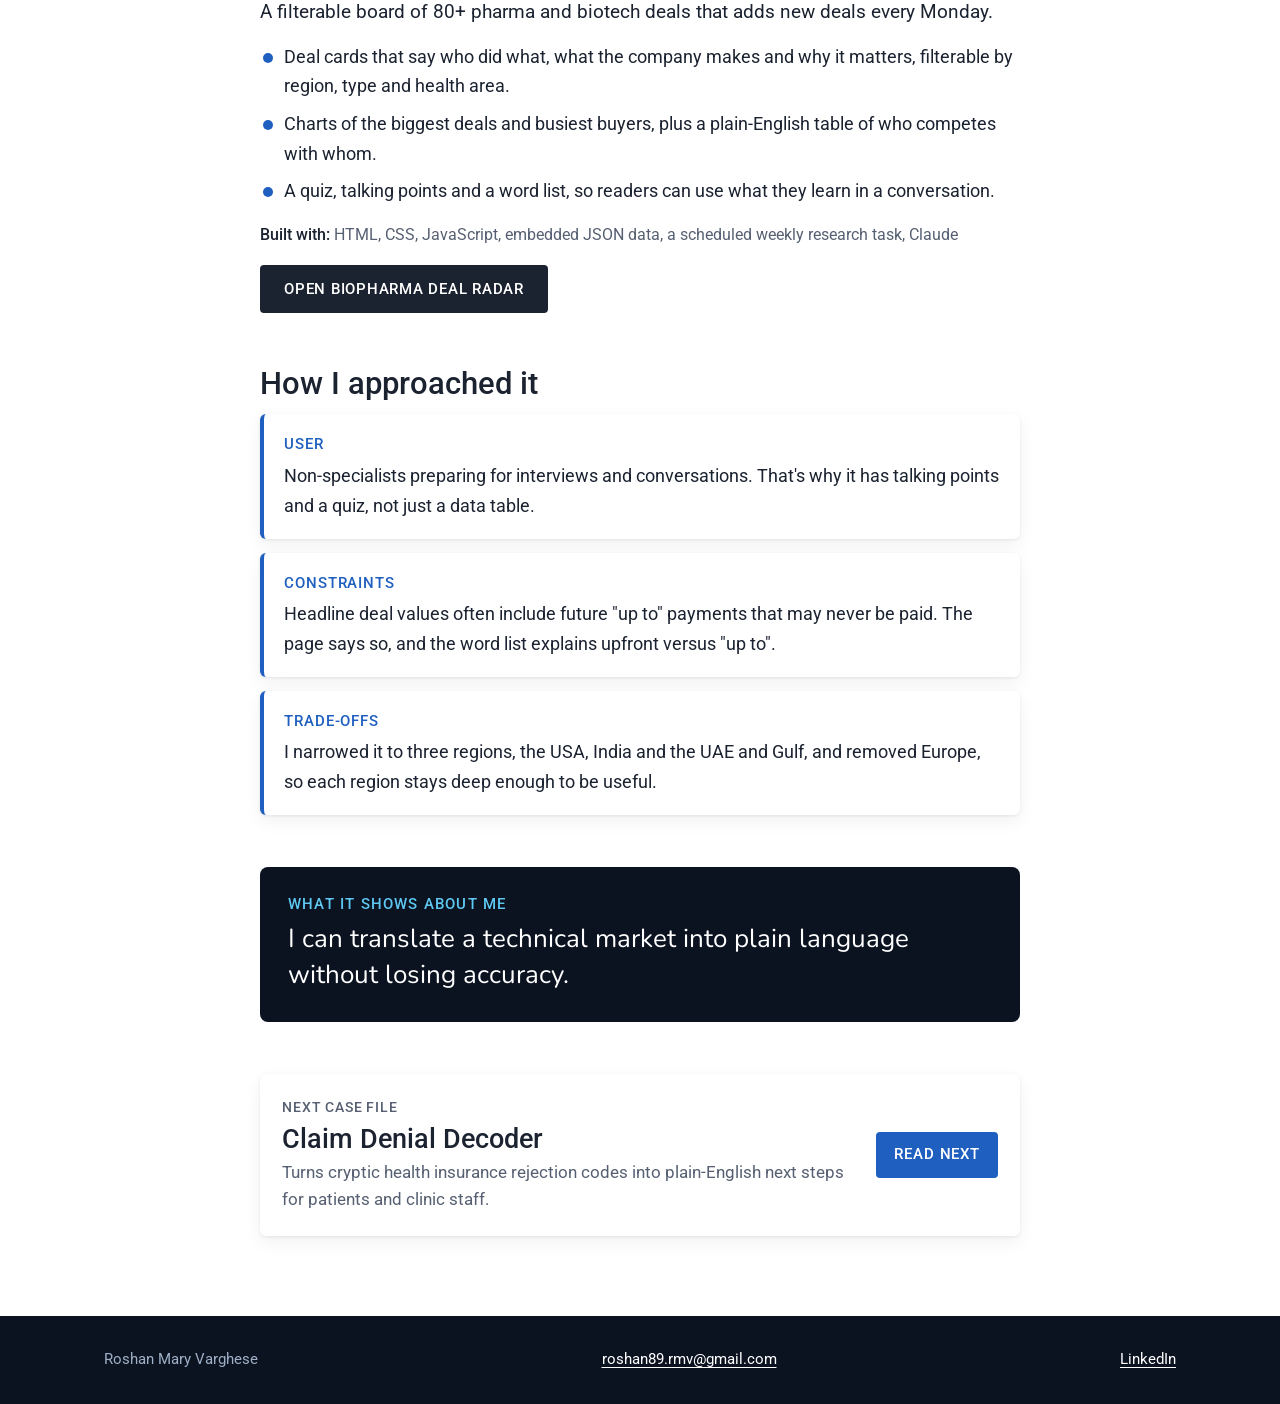
==== commit 14376a55: "Restyle like a classic developer portfolio: network video hero, dark top bar, colour project cards, " ====
--- a/case/biopharma-deal-radar.html
+++ b/case/biopharma-deal-radar.html
@@ -9,17 +9,17 @@
 <meta property="og:description" content="Explains who is buying whom in medicine across the USA, India and the Gulf, for people outside the industry.">
 <meta property="og:image" content="../img/biopharma-deal-radar.webp">
 <link rel="icon" href="data:image/svg+xml,%3Csvg xmlns='http://www.w3.org/2000/svg' viewBox='0 0 64 64'%3E%3Crect width='64' height='64' rx='14' fill='%230D3B42'/%3E%3Cpath d='M14 64V34a18 18 0 0 1 36 0v30' fill='%238ED1CB'/%3E%3Ccircle cx='46' cy='18' r='7' fill='%23EFA53A'/%3E%3C/svg%3E">
-<link rel="preconnect" href="https://fonts.googleapis.com"><link rel="preconnect" href="https://fonts.gstatic.com" crossorigin><link href="https://fonts.googleapis.com/css2?family=Jost:ital,wght@0,300;0,400;0,500;1,300;1,400&family=Mrs+Saint+Delafield&display=swap" rel="stylesheet">
+<link rel="preconnect" href="https://fonts.googleapis.com"><link rel="preconnect" href="https://fonts.gstatic.com" crossorigin><link href="https://fonts.googleapis.com/css2?family=Nunito:wght@300;400;600&family=Roboto:ital,wght@0,400;0,500;0,700;1,400&display=swap" rel="stylesheet">
 <link rel="stylesheet" href="../site.css">
 </head>
 <body class="case-page">
 <a class="skip" href="#main">Skip to content</a>
-<header class="bar" id="bar">
-  <a class="signature" href="../index.html" aria-label="Roshan Mary Varghese, home">Roshan Mary Varghese</a>
+<header class="bar solid" id="bar">
+  <a class="brand" href="../index.html" aria-label="Roshan Mary Varghese, home">Roshan Mary Varghese</a>
   <nav aria-label="Sections"><a href="../index.html#work">All work</a><a href="../index.html#timeline">Journey</a><a href="../index.html#contact">Contact</a></nav>
 </header>
 <main id="main">
-  <div class="case-head">
+  <div class="case-head" style="--card:#3A3F99">
     <div class="wrap">
       <div class="crumbs"><a href="../index.html#work">All work</a><span>Case file 4 of 4</span></div>
       <h1>Biopharma Deal Radar</h1>
--- a/site.css
+++ b/site.css
@@ -1,201 +1,227 @@
 /* Roshan Mary Varghese, portfolio styles.
    Shared by the home page and every case file page.
-   A quiet gallery: black, white and greys only, light geometric type, a handwritten
-   signature, and white panels that slide over a fixed "gallery wall" of Roshan's own work. */
+   Layout follows a classic developer portfolio: a dark full-screen opening over a moving
+   network video, a dark top bar, solid-coloured project cards and a centred timeline.
+   Colours come from the blues in the network video. */
 :root{
+  --night:#0B1220;
+  --night-2:#131C2E;
   --paper:#FFFFFF;
-  --wash:#F4F4F2;
-  --ink:#1E1E1E;
-  --ink-2:#3A3A3A;
-  --slate:#5C5C5A;
-  --rule:#DADAD7;
-  --sans:"Jost","Futura","Century Gothic",system-ui,sans-serif;
-  --script:"Mrs Saint Delafield","Brush Script MT",cursive;
-  --wrap:1100px;
+  --alt:#F3F5F9;
+  --ink:#1B2230;
+  --slate:#566072;
+  --rule:#DDE2EA;
+  --glow:#5EC8F2;
+  --blue:#1F5FBF;
+  --shadow:0 1px 3px rgba(16,24,40,.08),0 6px 18px rgba(16,24,40,.06);
+  --head:"Nunito","Segoe UI",system-ui,sans-serif;
+  --body:"Roboto","Segoe UI",system-ui,sans-serif;
+  --wrap:1120px;
 }
 *{box-sizing:border-box}
-html{scroll-behavior:smooth;-webkit-text-size-adjust:100%}
+html{scroll-behavior:smooth;scroll-padding-top:72px;-webkit-text-size-adjust:100%}
 @media (prefers-reduced-motion:reduce){html{scroll-behavior:auto}*{transition:none!important}}
-body{margin:0;background:var(--wash);color:var(--ink);font-family:var(--sans);font-weight:400;font-size:18px;line-height:1.65;-webkit-font-smoothing:antialiased}
+body{margin:0;background:var(--paper);color:var(--ink);font-family:var(--body);font-size:17.5px;line-height:1.65;-webkit-font-smoothing:antialiased}
 img{max-width:100%;height:auto;display:block}
-a{color:inherit;text-underline-offset:4px;text-decoration-thickness:1px}
-a:focus-visible,button:focus-visible,summary:focus-visible{outline:2px solid var(--ink);outline-offset:4px}
-h1,h2,h3,h4{font-family:var(--sans);font-weight:400;line-height:1.15;margin:0;letter-spacing:-.005em;text-wrap:balance}
+a{color:var(--blue);text-underline-offset:3px}
+a:focus-visible,button:focus-visible,summary:focus-visible{outline:3px solid var(--glow);outline-offset:3px;border-radius:4px}
+h1,h2,h3,h4{margin:0;line-height:1.2;text-wrap:balance}
 p{margin:0}
-.wrap{max-width:var(--wrap);margin:0 auto;padding-inline:28px}
-@media (max-width:600px){.wrap{padding-inline:20px}body{font-size:17.5px}}
-.skip{position:absolute;left:-999px;top:8px;background:var(--ink);color:var(--paper);padding:8px 14px;z-index:50}
+.wrap{max-width:var(--wrap);margin:0 auto;padding-inline:24px}
+.narrow{max-width:760px}
+.center{text-align:center}
+@media (max-width:600px){.wrap{padding-inline:18px}body{font-size:17px}}
+.skip{position:absolute;left:-999px;top:8px;background:var(--night);color:#fff;padding:8px 14px;z-index:60}
 .skip:focus{left:8px}
-.muted{color:var(--slate)}
-
-/* ---------- fixed gallery wall behind the home page ---------- */
-.backdrop{position:fixed;inset:0;z-index:-1;background:#ECECEA url(img/hero-wall.webp) center/cover no-repeat}
-.backdrop::after{content:"";position:absolute;inset:0;background:rgba(244,244,242,.35)}
-
-/* ---------- header: signature with a centred row of links ---------- */
-.bar{text-align:center;padding:28px 20px 8px;background:var(--paper);border-bottom:1px solid var(--rule)}
-.bar.over{position:absolute;inset:0 0 auto 0;z-index:5;background:rgba(255,255,255,.86);border:0;padding-bottom:6px}
-.signature{font-family:var(--script);font-size:clamp(40px,6vw,62px);line-height:1.1;text-decoration:none;display:inline-block;padding:0 8px;color:var(--ink)}
-.bar nav{display:flex;justify-content:center;flex-wrap:wrap;gap:4px clamp(14px,6vw,72px);margin-top:10px}
-.bar nav a{font-size:17px;font-weight:400;text-decoration:none;color:var(--ink);min-height:44px;display:inline-flex;align-items:center;padding:0 4px;border-bottom:1px solid transparent}
-.bar nav a:hover,.bar nav a[aria-current="true"]{border-bottom-color:var(--ink)}
-@media (max-width:520px){.bar nav{gap:0 18px}.bar nav a{font-size:16px}}
-
-/* ---------- hero: the wall itself, with one line ---------- */
-.hero{min-height:100svh;display:flex;flex-direction:column;align-items:center;justify-content:flex-end;padding:180px 20px 48px;text-align:center}
-.hero-line{font-size:clamp(24px,3.4vw,40px);font-weight:300;letter-spacing:.01em;background:rgba(255,255,255,.88);padding:14px 28px;max-width:min(30em,100%);line-height:1.3;text-wrap:balance}
-.scroll-cue{margin-top:36px;color:var(--ink);display:inline-flex;min-width:48px;min-height:48px;align-items:center;justify-content:center}
-
-/* ---------- white panels that slide over the wall ---------- */
-.panel{background:rgba(255,255,255,.95);margin-bottom:22vh}
-section{padding-block:88px}
-@media (max-width:600px){section{padding-block:60px}.panel{margin-bottom:14vh}}
-.sec-head{display:grid;gap:14px;max-width:38em;margin-bottom:44px}
-.sec-head h2{font-size:clamp(32px,4.4vw,48px);font-weight:300}
-.sec-head p{font-size:18.5px;color:var(--slate)}
-
-/* ---------- buttons ---------- */
-.btn{font-family:var(--sans);font-weight:400;font-size:16.5px;text-decoration:none;min-height:46px;padding:10px 24px;display:inline-flex;align-items:center;justify-content:center;border:1px solid var(--ink);background:transparent;color:var(--ink);transition:background .2s,color .2s}
-.btn:hover{background:var(--ink);color:var(--paper)}
-.btn.primary,.btn.dark{background:var(--ink);color:var(--paper)}
-.btn.primary:hover,.btn.dark:hover{background:var(--ink-2)}
-.links{display:flex;flex-wrap:wrap;gap:10px;margin-top:8px}
-
-/* ---------- intro ---------- */
-.intro{display:grid;grid-template-columns:minmax(0,.8fr) minmax(0,1.2fr);gap:64px;align-items:center}
-@media (max-width:820px){.intro{grid-template-columns:1fr;gap:32px}}
-.portrait{margin:0}
-.portrait img{width:100%;aspect-ratio:4/5;object-fit:cover;object-position:50% 25%;filter:grayscale(1) contrast(1.05)}
-@media (max-width:820px){.portrait{max-width:300px}}
-.intro h1{font-size:clamp(36px,5vw,56px);font-weight:300;letter-spacing:-.01em}
-.intro .pitch{font-size:clamp(18.5px,1.8vw,21px);font-weight:400;line-height:1.6;margin-top:20px;max-width:32em}
-.creds{display:flex;flex-wrap:wrap;gap:6px 0;margin-top:24px;font-size:16px;color:var(--ink-2)}
-.creds span{padding:0 14px;border-left:1px solid var(--rule)}
-.creds span:first-child{padding-left:0;border-left:0}
-.ctas{display:flex;flex-wrap:wrap;gap:10px;margin-top:30px}
-.note{margin-top:18px;font-size:16px;color:var(--slate)}
-
-/* ---------- work: a gallery of projects ---------- */
-.work-list{display:grid;grid-template-columns:repeat(2,minmax(0,1fr));gap:64px 44px}
-@media (max-width:820px){.work-list{grid-template-columns:1fr;gap:52px}}
-.work{display:grid;gap:16px;align-content:start}
-.thumb{display:block;overflow:hidden;background:var(--wash)}
-.thumb img{width:100%;aspect-ratio:16/10;object-fit:cover;object-position:top;filter:grayscale(1);transition:filter .5s,transform .6s}
-.thumb:hover img,.thumb:focus-visible img{filter:grayscale(0);transform:scale(1.015)}
-@media (hover:none){.thumb img{filter:grayscale(.15)}}
-.work .body{display:grid;gap:8px}
-.meta{display:flex;flex-wrap:wrap;gap:4px 16px;font-size:15px;color:var(--slate)}
-.meta .type{color:var(--ink-2)}
-.work h3{font-size:clamp(25px,2.6vw,30px);font-weight:400}
-.work .impact{font-size:18px}
-.stack{font-size:15.5px;color:var(--slate)}
-.stack b{font-weight:500;color:var(--ink-2)}
-.work .links .btn{font-size:15.5px;min-height:44px;padding:8px 18px}
-.sub-head{font-size:24px;font-weight:300;margin:80px 0 20px}
-.compact{display:grid;grid-template-columns:repeat(2,minmax(0,1fr));gap:0 44px}
+
+/* ---------- top bar ---------- */
+.bar{position:fixed;inset:0 0 auto 0;z-index:30;display:flex;align-items:center;gap:16px;min-height:60px;padding:0 22px;transition:background .25s,box-shadow .25s}
+.bar.over{background:linear-gradient(rgba(11,18,32,.65),rgba(11,18,32,0))}
+.bar.solid{background:var(--night);box-shadow:0 2px 10px rgba(0,0,0,.25)}
+.brand{font-family:var(--body);font-weight:500;font-size:19px;color:#fff;text-decoration:none;white-space:nowrap;min-height:44px;display:inline-flex;align-items:center}
+.bar nav{display:flex;gap:2px;margin-left:auto;overflow-x:auto;scrollbar-width:none}
+.bar nav::-webkit-scrollbar{display:none}
+.bar nav a{color:#fff;text-decoration:none;font-weight:500;font-size:14.5px;letter-spacing:.06em;text-transform:uppercase;padding:0 10px;min-height:44px;display:inline-flex;align-items:center;opacity:.88;white-space:nowrap}
+.bar nav a:hover,.bar nav a[aria-current="true"]{opacity:1;box-shadow:inset 0 -2px 0 var(--glow)}
+@media (max-width:700px){.brand{display:none}.bar{justify-content:center}.bar nav{margin:0 auto}.bar nav a{padding:0 7px;font-size:14px;letter-spacing:.03em}}
+
+/* ---------- hero over the network video ---------- */
+.hero{position:relative;min-height:100svh;display:flex;flex-direction:column;align-items:center;justify-content:center;padding:90px 20px 70px;color:#fff;text-align:center;overflow:hidden;background:var(--night) url(media/network-wide.jpg) center/cover}
+.hero-video{position:absolute;inset:0;width:100%;height:100%;object-fit:cover}
+.hero-shade{position:absolute;inset:0;background:radial-gradient(ellipse at center,rgba(11,18,32,.45),rgba(11,18,32,.82))}
+.hero-content{position:relative;display:grid;justify-items:center;gap:6px}
+.avatar{width:132px;height:132px;border-radius:50%;object-fit:cover;object-position:50% 25%;border:3px solid rgba(255,255,255,.85);box-shadow:0 0 0 6px rgba(94,200,242,.18),0 10px 30px rgba(0,0,0,.4)}
+.hero h1{font-family:var(--head);font-weight:300;font-size:clamp(40px,7vw,78px);letter-spacing:.005em;margin-top:22px;text-shadow:0 2px 18px rgba(0,0,0,.45)}
+.tagline{text-wrap:balance;max-width:30em;font-size:clamp(18px,2.2vw,24px);font-weight:400;margin-top:8px;color:#E6F3FA;text-shadow:0 1px 10px rgba(0,0,0,.5)}
+.socials{list-style:none;padding:0;margin:26px 0 0;display:flex;gap:10px}
+.socials a{color:#fff;display:inline-flex;width:48px;height:48px;align-items:center;justify-content:center;border-radius:50%;transition:background .2s}
+.socials a:hover{background:rgba(255,255,255,.14)}
+.socials svg{width:24px;height:24px}
+.scroll-cue{position:absolute;bottom:18px;left:50%;transform:translateX(-50%);color:#fff;display:inline-flex;width:48px;height:48px;align-items:center;justify-content:center;opacity:.85}
+
+/* ---------- sections ---------- */
+.sec{padding-block:84px}
+.sec.alt{background:var(--alt)}
+@media (max-width:600px){.sec{padding-block:60px}}
+.sec-title{font-family:var(--body);font-weight:500;font-size:clamp(28px,3.4vw,36px);color:var(--ink)}
+.sec-sub{font-size:18px;color:var(--slate);max-width:38em;margin:12px auto 0}
+.lead{font-size:clamp(18px,1.9vw,20px);margin-top:18px;color:var(--ink)}
+.creds{display:flex;flex-wrap:wrap;justify-content:center;gap:8px;margin-top:22px}
+.creds span{font-size:15px;font-weight:500;background:var(--alt);border:1px solid var(--rule);border-radius:999px;padding:5px 12px}
+.ctas{display:flex;flex-wrap:wrap;justify-content:center;gap:10px;margin-top:28px}
+.note{margin-top:16px;font-size:15.5px;color:var(--slate)}
+
+/* buttons */
+.btn{font-family:var(--body);font-weight:500;font-size:15px;letter-spacing:.05em;text-transform:uppercase;text-decoration:none;min-height:46px;padding:10px 22px;border-radius:4px;display:inline-flex;align-items:center;justify-content:center;border:2px solid var(--blue);color:var(--blue);background:transparent;transition:background .2s,color .2s,box-shadow .2s}
+.btn:hover{background:rgba(31,95,191,.08)}
+.btn.primary{background:var(--blue);color:#fff}
+.btn.primary:hover{background:#184EA0;box-shadow:var(--shadow)}
+.btn.dark{background:var(--ink);border-color:var(--ink);color:#fff}
+.btn.ghost{border-color:rgba(255,255,255,.6);color:#fff}
+.btn.ghost:hover{background:rgba(255,255,255,.1)}
+
+/* ---------- case file cards: solid colour blocks ---------- */
+.work-list{display:grid;grid-template-columns:repeat(2,minmax(0,1fr));gap:26px;margin-top:44px}
+@media (max-width:820px){.work-list{grid-template-columns:1fr}}
+.work{background:var(--card,var(--blue));color:#fff;border-radius:6px;overflow:hidden;display:flex;flex-direction:column;box-shadow:var(--shadow);transition:transform .2s,box-shadow .2s}
+.work:hover{transform:translateY(-3px);box-shadow:0 14px 30px rgba(16,24,40,.18)}
+.thumb{display:block;margin:16px 16px 0;border-radius:4px;overflow:hidden;background:#fff}
+.thumb img{width:100%;aspect-ratio:16/10;object-fit:cover;object-position:top}
+.work .body{padding:20px 22px 8px;display:flex;flex-direction:column;gap:8px;flex:1}
+.work .meta{display:flex;flex-wrap:wrap;gap:4px 14px;font-size:14.5px;color:rgba(255,255,255,.82)}
+.work .meta .type{font-weight:500;color:#fff}
+.work h3{font-family:var(--body);font-weight:500;font-size:clamp(23px,2.4vw,26px)}
+.work .impact{font-size:17px}
+.work .stack{font-size:15px;color:rgba(255,255,255,.85)}
+.work .stack b{font-weight:500;color:#fff}
+.card-links{display:flex;flex-wrap:wrap;gap:4px 18px;margin-top:auto;padding-block:10px 8px}
+.card-links a{color:#fff;font-weight:500;font-size:14.5px;letter-spacing:.06em;text-transform:uppercase;text-decoration:none;min-height:44px;display:inline-flex;align-items:center;border-bottom:2px solid transparent}
+.card-links a:hover{border-bottom-color:#fff}
+
+.sub-head{font-family:var(--body);font-weight:500;font-size:22px;margin:64px 0 22px}
+.compact{display:grid;grid-template-columns:repeat(2,minmax(0,1fr));gap:18px}
 @media (max-width:760px){.compact{grid-template-columns:1fr}}
-.compact .card{padding:22px 0;border-top:1px solid var(--rule);display:grid;gap:6px;align-content:start}
-.compact h4{font-size:21px;font-weight:400}
+.compact .card,.cred .card{background:#fff;border-radius:6px;box-shadow:var(--shadow);padding:22px;display:grid;gap:6px;align-content:start}
+.meta{display:flex;flex-wrap:wrap;gap:4px 14px;font-size:14.5px;color:var(--slate)}
+.meta .type{font-weight:500;color:var(--ink)}
+.compact h4{font-size:20px;font-weight:500}
 .compact p{font-size:16.5px;color:var(--slate)}
 
-/* ---------- journey timeline ---------- */
-.timeline{list-style:none;margin:0;padding:0;position:relative;max-width:820px}
-.timeline::before{content:"";position:absolute;left:7px;top:10px;bottom:10px;width:1px;background:var(--ink)}
-.node{position:relative;padding:0 0 44px 46px}
-.node:last-child{padding-bottom:0}
-.node::before{content:"";position:absolute;left:0;top:8px;width:15px;height:15px;border-radius:50%;background:var(--paper);border:1px solid var(--ink)}
-.node.now::before{background:var(--ink)}
-.node .when{font-size:15px;letter-spacing:.04em;color:var(--slate)}
-.node h3{font-size:clamp(23px,2.5vw,27px);font-weight:400;margin-top:2px}
-.node .where{font-size:16px;color:var(--slate);margin-top:2px}
-.node .learned{margin-top:12px;font-size:18px;max-width:36em}
-.node .learned b{font-weight:500;font-size:15px;color:var(--ink-2);display:block;margin-bottom:2px}
-.node details{margin-top:8px}
-.node summary{font-size:15.5px;color:var(--ink-2);cursor:pointer;min-height:44px;display:inline-flex;align-items:center;gap:10px;list-style:none}
-.node summary::-webkit-details-marker{display:none}
-.node summary::before{content:"+";display:inline-grid;place-items:center;width:22px;height:22px;border:1px solid var(--ink);border-radius:50%;font-size:15px;line-height:1}
-.node details[open] summary::before{content:"\2212"}
-.node details ul{margin:4px 0 0;padding-left:20px;display:grid;gap:5px;font-size:16.5px;color:var(--slate)}
+/* ---------- centred, alternating timeline ---------- */
+.timeline{list-style:none;margin:52px auto 0;padding:0;position:relative;max-width:1000px}
+.timeline::before{content:"";position:absolute;left:50%;top:0;bottom:0;width:4px;margin-left:-2px;background:var(--ink);border-radius:2px}
+.node{display:grid;grid-template-columns:1fr 84px 1fr;align-items:start;margin-bottom:46px;position:relative}
+.node:last-child{margin-bottom:0}
+.dot{grid-column:2;grid-row:1;justify-self:center;width:62px;height:62px;border-radius:50%;background:var(--blue);color:#fff;display:grid;place-items:center;box-shadow:0 0 0 6px var(--paper);position:relative;z-index:1;margin-top:10px}
+.dot svg{width:30px;height:30px}
+.node.now .dot{background:var(--glow);color:var(--night)}
+.when{grid-row:1;font-weight:500;font-size:17px;color:var(--slate);padding-top:28px}
+.tcard{grid-row:1;background:#fff;border-radius:6px;box-shadow:var(--shadow);padding:22px 24px;border:1px solid var(--rule)}
+.node:nth-child(odd) .tcard{grid-column:1}
+.node:nth-child(odd) .when{grid-column:3;padding-left:6px}
+.node:nth-child(even) .tcard{grid-column:3}
+.node:nth-child(even) .when{grid-column:1;text-align:right;padding-right:6px}
+.tcard h3{font-family:var(--body);font-weight:500;font-size:clamp(21px,2.2vw,24px)}
+.tcard .where{font-size:15.5px;color:var(--slate);margin-top:4px}
+.tcard .learned{margin-top:12px;font-size:17px}
+.tcard .learned b{display:block;font-weight:500;font-size:14.5px;color:var(--blue);margin-bottom:2px}
+.tcard details{margin-top:8px}
+.tcard summary{font-size:15px;font-weight:500;color:var(--blue);cursor:pointer;min-height:44px;display:inline-flex;align-items:center;gap:8px;list-style:none}
+.tcard summary::-webkit-details-marker{display:none}
+.tcard summary::before{content:"+";display:inline-grid;place-items:center;width:22px;height:22px;border-radius:50%;background:rgba(31,95,191,.1);font-size:16px;line-height:1}
+.tcard details[open] summary::before{content:"\2212"}
+.tcard details ul{margin:2px 0 0;padding-left:20px;display:grid;gap:4px;font-size:16px;color:var(--slate)}
+@media (max-width:760px){
+  .timeline::before{left:27px}
+  .node{grid-template-columns:56px 1fr;column-gap:14px}
+  .dot{grid-column:1;width:50px;height:50px;margin-top:0}
+  .dot svg{width:24px;height:24px}
+  .node:nth-child(n) .when{grid-column:2;grid-row:1;text-align:left;padding:10px 0 0}
+  .node:nth-child(n) .tcard{grid-column:2;grid-row:2;margin-top:8px}
+}
 
 /* where I fit: the box the journey lands in */
-.fit{position:relative;margin-top:40px;max-width:820px;background:var(--ink);color:var(--paper);padding:34px}
-.fit::before{content:"";position:absolute;left:7px;top:-40px;width:1px;height:40px;background:var(--ink)}
-.fit-kicker{font-size:16px;font-weight:400;color:#BDBDBA;letter-spacing:.02em}
-.fit-line{font-size:clamp(23px,2.8vw,31px);font-weight:300;line-height:1.35;margin-top:10px}
-.fit-grid{display:grid;grid-template-columns:repeat(3,minmax(0,1fr));gap:0;margin-top:26px;border-top:1px solid #4A4A48}
-.fit-grid div{padding:18px 18px 4px 0}
-.fit-grid div + div{padding-left:18px;border-left:1px solid #4A4A48}
-.fit-grid h4{font-size:20px;font-weight:500}
-.fit-grid p{font-size:16.5px;color:#D2D2CF;margin-top:4px}
-.fit-roles{margin-top:22px;font-size:16.5px;color:#D2D2CF}
-.fit-roles b{font-weight:500;color:var(--paper)}
-@media (max-width:700px){.fit{padding:24px}.fit-grid{grid-template-columns:1fr}.fit-grid div,.fit-grid div + div{padding:16px 0 4px;border-left:0}.fit-grid div + div{border-top:1px solid #4A4A48}}
+.fit{margin:56px auto 0;max-width:1000px;background:var(--night);color:#fff;border-radius:8px;padding:34px;position:relative;overflow:hidden;box-shadow:var(--shadow)}
+.fit::after{content:"";position:absolute;inset:0;background:url(media/network-wide.jpg) center/cover;opacity:.18;pointer-events:none}
+.fit > *{position:relative;z-index:1}
+.fit-kicker{font-family:var(--body);font-weight:500;font-size:15px;letter-spacing:.08em;text-transform:uppercase;color:var(--glow)}
+.fit-line{font-family:var(--head);font-weight:400;font-size:clamp(23px,2.9vw,32px);line-height:1.35;margin-top:10px}
+.fit-grid{display:grid;grid-template-columns:repeat(3,minmax(0,1fr));gap:14px;margin-top:24px}
+.fit-grid div{background:rgba(255,255,255,.07);border:1px solid rgba(255,255,255,.14);border-radius:6px;padding:16px}
+.fit-grid h4{font-size:19px;font-weight:500;color:var(--glow)}
+.fit-grid p{font-size:16px;color:#D3DDEA;margin-top:4px}
+.fit-roles{margin-top:20px;font-size:16.5px;color:#D3DDEA}
+.fit-roles b{color:#fff;font-weight:500}
+@media (max-width:700px){.fit{padding:24px}.fit-grid{grid-template-columns:1fr}}
 
 /* ---------- credentials ---------- */
-.cred{display:grid;grid-template-columns:repeat(3,minmax(0,1fr));gap:0 36px}
+.cred{display:grid;grid-template-columns:repeat(3,minmax(0,1fr));gap:18px;margin-top:40px}
 @media (max-width:900px){.cred{grid-template-columns:repeat(2,minmax(0,1fr))}}
 @media (max-width:560px){.cred{grid-template-columns:1fr}}
-.cred .card{padding:22px 0;border-top:1px solid var(--rule);display:grid;gap:6px;align-content:start}
-.cred h3{font-size:20px;font-weight:400}
+.cred h3{font-family:var(--body);font-size:19px;font-weight:500}
 .cred p{font-size:16px;color:var(--slate)}
 .cred .card.wide{grid-column:span 2}
 @media (max-width:560px){.cred .card.wide{grid-column:auto}}
-.colophon{padding:24px 0 0;border-top:1px solid var(--ink);display:grid;grid-template-columns:auto 1fr;gap:18px;align-items:start;max-width:820px}
-.colophon h3{font-size:20px;margin-bottom:6px}
-.colophon p{font-size:16.5px;color:var(--slate)}
-@media (max-width:560px){.colophon{grid-template-columns:1fr}}
+.colophon{margin:40px auto 0;max-width:760px;text-align:center}
+.colophon h3{font-size:18px;font-weight:500}
+.colophon p{font-size:16px;color:var(--slate);margin-top:6px}
 
 /* ---------- contact ---------- */
-.contact{text-align:center;margin-bottom:0;padding-bottom:36px}
-.contact h2{font-size:clamp(34px,5vw,58px);font-weight:300;max-width:14em;margin-inline:auto;letter-spacing:-.01em}
-.contact .lead{font-size:19px;color:var(--ink-2);margin:20px auto 0;max-width:34em}
-.contact .links{justify-content:center;margin-top:30px}
-footer.foot{margin-top:72px;padding-top:20px;border-top:1px solid var(--rule);display:flex;flex-wrap:wrap;justify-content:space-between;gap:10px;font-size:14.5px;color:var(--slate)}
+.contact{background:var(--night) url(media/network-wide.jpg) center/cover;position:relative;color:#fff;padding-block:90px 0}
+.contact::before{content:"";position:absolute;inset:0;background:rgba(11,18,32,.84)}
+.contact > *{position:relative}
+.contact h2{font-family:var(--head);font-weight:300;font-size:clamp(34px,5vw,56px)}
+.contact .lead{color:#D3DDEA}
+.contact .btn.primary{background:var(--glow);border-color:var(--glow);color:var(--night)}
+.contact .btn.primary:hover{background:#7FD5F6}
+footer.foot{margin-top:80px;padding-block:20px;border-top:1px solid rgba(255,255,255,.14);display:flex;flex-wrap:wrap;justify-content:space-between;gap:8px;font-size:14.5px;color:#9FB0C6}
 
 /* ---------- case file pages ---------- */
-.case-page{background:var(--paper)}
-.case-head{padding-block:48px 28px;text-align:center}
-.crumbs{font-size:15.5px;display:flex;flex-wrap:wrap;gap:4px 18px;justify-content:center;align-items:center;color:var(--slate)}
-.crumbs a{color:var(--ink);min-height:44px;display:inline-flex;align-items:center}
-.case-head h1{font-size:clamp(38px,5.6vw,64px);font-weight:300;letter-spacing:-.015em;margin:8px auto 0;max-width:16em}
-.case-head .impact{font-size:clamp(19px,2.1vw,23px);font-weight:300;line-height:1.5;margin:16px auto 0;max-width:32em}
-.facts{display:grid;grid-template-columns:repeat(4,minmax(0,1fr));border-block:1px solid var(--rule);margin:34px 0 0;text-align:left}
-.facts div{padding:16px 18px;display:grid;gap:2px}
-.facts div + div{border-left:1px solid var(--rule)}
-.facts dt{font-size:14px;color:var(--slate)}
+.case-page{padding-top:60px}
+.case-head{background:var(--card,var(--blue));color:#fff;padding-block:52px 40px;text-align:center}
+.crumbs{font-size:15px;display:flex;flex-wrap:wrap;gap:4px 18px;justify-content:center;align-items:center;color:rgba(255,255,255,.85)}
+.crumbs a{color:#fff;font-weight:500;min-height:44px;display:inline-flex;align-items:center}
+.case-head h1{font-family:var(--head);font-weight:300;font-size:clamp(36px,5.6vw,60px);margin:6px auto 0;max-width:16em}
+.case-head .impact{font-size:clamp(18px,2vw,21px);margin:14px auto 0;max-width:34em;color:#EEF4FB}
+.facts{display:grid;grid-template-columns:repeat(4,minmax(0,1fr));gap:1px;background:rgba(255,255,255,.25);border-radius:6px;overflow:hidden;margin:30px 0 0;text-align:left}
+.facts div{background:rgba(0,0,0,.18);padding:14px 16px;display:grid;gap:2px}
+.facts dt{font-size:14px;color:rgba(255,255,255,.8)}
 .facts dd{margin:0;font-weight:500;font-size:16px;line-height:1.35}
-.facts dd a{display:inline-flex;align-items:center;min-height:44px;margin-block:-10px}
-@media (max-width:760px){.facts{grid-template-columns:repeat(2,minmax(0,1fr))}.facts div:nth-child(3){border-left:0}.facts div:nth-child(n+3){border-top:1px solid var(--rule)}}
-.case-shot{margin:12px 0 0}
-.case-shot a{display:block;overflow:hidden;border:1px solid var(--rule);background:var(--paper);text-decoration:none}
-.case-shot .chrome{display:flex;align-items:center;gap:7px;padding:10px 14px;background:var(--wash);border-bottom:1px solid var(--rule)}
-.case-shot .chrome i{width:10px;height:10px;border-radius:50%;background:#C6C6C3}
-.case-shot .chrome span{margin-left:8px;font-size:13px;color:var(--slate);background:var(--paper);padding:2px 10px;flex:1;overflow:hidden;white-space:nowrap;text-overflow:ellipsis}
+.facts dd a{color:#fff;display:inline-flex;align-items:center;min-height:44px;margin-block:-10px}
+@media (max-width:760px){.facts{grid-template-columns:repeat(2,minmax(0,1fr))}}
+.case-shot{margin:-10px 0 0;position:relative}
+.case-shot a{display:block;overflow:hidden;border-radius:6px;background:#fff;box-shadow:0 18px 40px rgba(16,24,40,.18);text-decoration:none;margin-top:36px}
+.case-shot .chrome{display:flex;align-items:center;gap:7px;padding:10px 14px;background:#EDF0F5;border-bottom:1px solid var(--rule)}
+.case-shot .chrome i{width:10px;height:10px;border-radius:50%;background:#C3CAD6}
+.case-shot .chrome span{margin-left:8px;font-size:13px;color:var(--slate);background:#fff;border-radius:4px;padding:2px 10px;flex:1;overflow:hidden;white-space:nowrap;text-overflow:ellipsis}
 .case-shot img{width:100%;aspect-ratio:16/10;object-fit:cover;object-position:top}
 .case-shot figcaption{font-size:15px;color:var(--slate);margin-top:10px;text-align:center}
-.case-body{display:grid;gap:56px;max-width:740px;margin:0 auto;padding-block:56px 80px}
-.case-body h2{font-size:clamp(27px,3.2vw,34px);font-weight:300;margin-bottom:14px}
-.case-body p{font-size:19px}
-.case-body p + p{margin-top:14px}
-.approach{list-style:none;margin:0;padding:0;display:grid}
-.approach li{padding:20px 0;border-top:1px solid var(--rule);display:grid;gap:4px}
-.approach li:last-child{border-bottom:1px solid var(--rule)}
-.approach b{font-weight:500;font-size:16px;color:var(--ink-2)}
-.approach span{font-size:18.5px}
-.built{list-style:none;padding:0;margin:16px 0 0;display:grid;gap:10px}
-.built li{padding-left:26px;position:relative;font-size:18.5px}
-.built li::before{content:"";position:absolute;left:2px;top:.75em;width:12px;height:1px;background:var(--ink)}
-.shows{background:var(--ink);color:var(--paper);padding:32px}
-.shows h2{color:#BDBDBA;font-size:17px;font-weight:400;margin-bottom:10px}
-.shows p{font-size:clamp(22px,2.6vw,27px);line-height:1.4;font-weight:300}
-.next{display:grid;grid-template-columns:1fr auto;gap:20px;align-items:center;padding:26px 0;border-block:1px solid var(--ink);text-decoration:none}
-.next .kicker{display:block;font-size:15px;color:var(--slate);margin-bottom:4px}
-.next h3{font-size:clamp(25px,2.8vw,31px);font-weight:300}
-.next p{font-size:17px;color:var(--slate);margin-top:4px}
-.next .go{font-size:16px;white-space:nowrap;border:1px solid var(--ink);padding:10px 20px}
-.next:hover .go{background:var(--ink);color:var(--paper)}
+.case-body{display:grid;gap:52px;max-width:760px;margin:0 auto;padding-block:52px 80px}
+.case-body h2{font-family:var(--body);font-weight:500;font-size:clamp(25px,3vw,31px);margin-bottom:12px}
+.case-body p{font-size:18.5px}
+.case-body p + p{margin-top:12px}
+.case-body .stack{font-size:16px;color:var(--slate)}
+.case-body .stack b{color:var(--ink);font-weight:500}
+.case-body .links{display:flex;flex-wrap:wrap;gap:10px;margin-top:16px}
+.approach{list-style:none;margin:0;padding:0;display:grid;gap:14px}
+.approach li{background:#fff;border-radius:6px;box-shadow:var(--shadow);border-left:4px solid var(--blue);padding:18px 20px;display:grid;gap:4px}
+.approach b{font-weight:500;font-size:15px;letter-spacing:.06em;text-transform:uppercase;color:var(--blue)}
+.approach span{font-size:18px}
+.built{list-style:none;padding:0;margin:14px 0 0;display:grid;gap:8px}
+.built li{padding-left:24px;position:relative;font-size:18px}
+.built li::before{content:"";position:absolute;left:3px;top:.6em;width:10px;height:10px;border-radius:50%;background:var(--blue)}
+.shows{background:var(--night);color:#fff;border-radius:8px;padding:28px}
+.shows h2{color:var(--glow);font-size:15px;letter-spacing:.08em;text-transform:uppercase;margin-bottom:8px}
+.shows p{font-family:var(--head);font-size:clamp(21px,2.5vw,26px);line-height:1.4}
+.next{display:grid;grid-template-columns:1fr auto;gap:18px;align-items:center;padding:22px;text-decoration:none;color:var(--ink);background:#fff;border-radius:6px;box-shadow:var(--shadow)}
+.next:hover{box-shadow:0 14px 30px rgba(16,24,40,.14)}
+.next .kicker{display:block;font-size:14px;font-weight:500;letter-spacing:.06em;text-transform:uppercase;color:var(--slate);margin-bottom:4px}
+.next h3{font-family:var(--body);font-weight:500;font-size:clamp(22px,2.6vw,27px)}
+.next p{font-size:16.5px;color:var(--slate);margin-top:4px}
+.next .go{font-weight:500;font-size:14.5px;letter-spacing:.06em;text-transform:uppercase;color:#fff;background:var(--blue);border-radius:4px;padding:11px 18px;white-space:nowrap}
 @media (max-width:560px){.next{grid-template-columns:1fr}.next .go{justify-self:start}}
-.case-foot{border-top:1px solid var(--rule);color:var(--slate);padding-block:22px;font-size:15px;background:var(--paper)}
+.case-foot{background:var(--night);color:#9FB0C6;padding-block:22px;font-size:15px}
 .case-foot .wrap{display:flex;flex-wrap:wrap;gap:6px 22px;justify-content:space-between;align-items:center}
-.case-foot a{color:var(--ink);min-height:44px;display:inline-flex;align-items:center}
-@media (max-width:600px){.creds{gap:6px 18px}.creds span{padding:0;border-left:0}}
+.case-foot a{color:#fff;min-height:44px;display:inline-flex;align-items:center}
+
+.btn.email{text-transform:none;letter-spacing:.01em;font-size:16px}
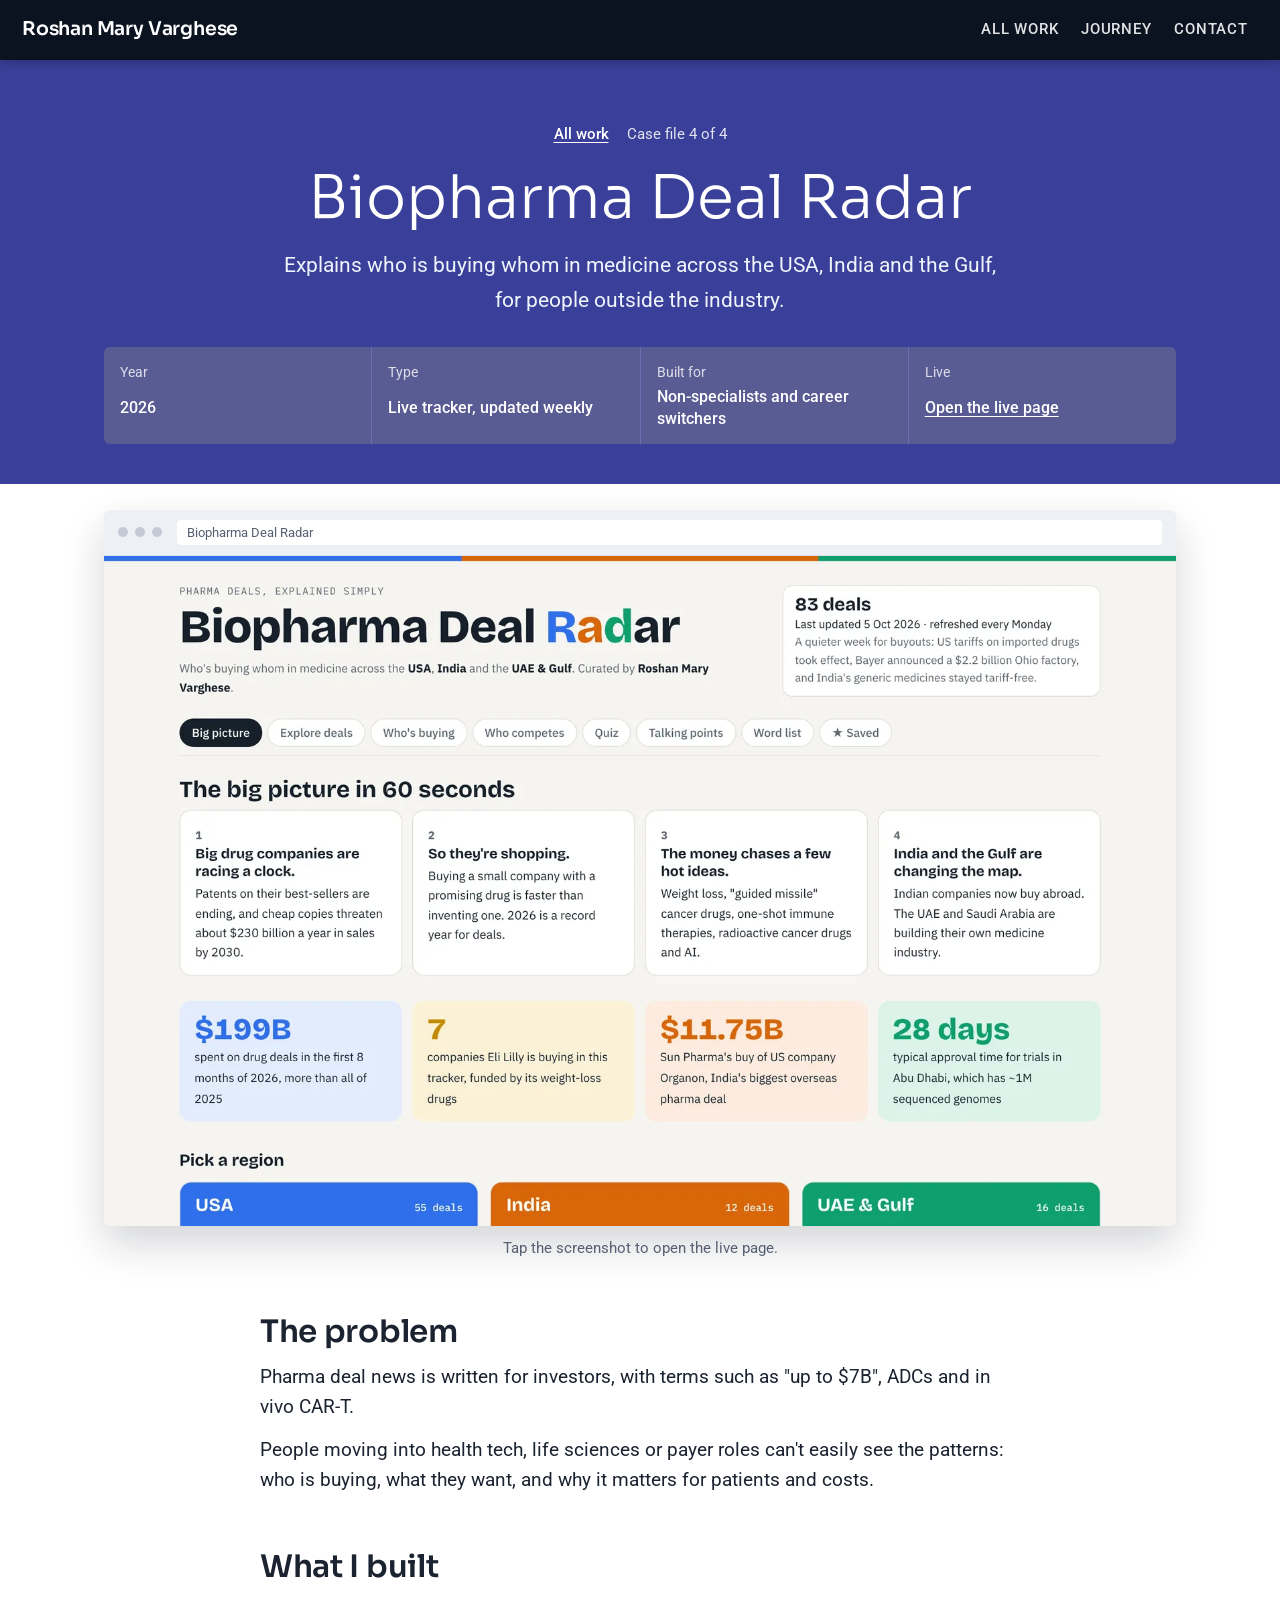
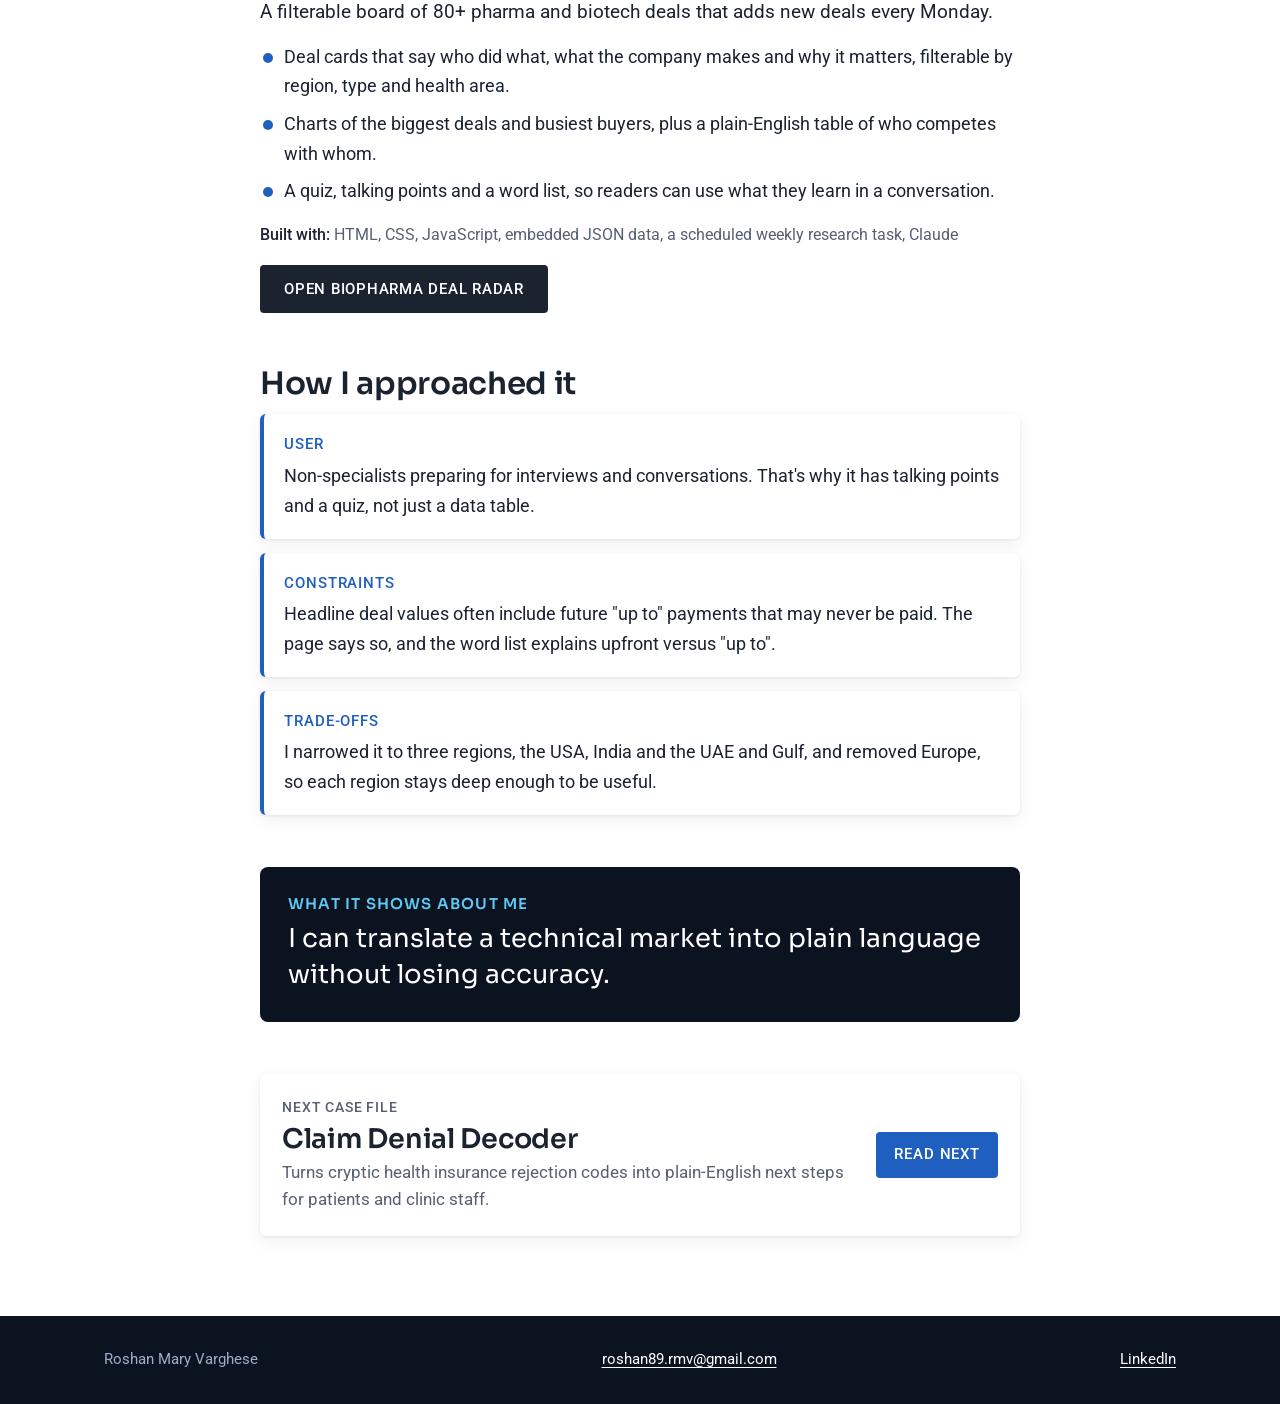
==== commit 13cacd94: "Use Sora for name and headings, Roboto for body text Co-Authored-By: Claude Opus 5.5 <noreply@anthro" ====
--- a/case/biopharma-deal-radar.html
+++ b/case/biopharma-deal-radar.html
@@ -9,7 +9,7 @@
 <meta property="og:description" content="Explains who is buying whom in medicine across the USA, India and the Gulf, for people outside the industry.">
 <meta property="og:image" content="../img/biopharma-deal-radar.webp">
 <link rel="icon" href="data:image/svg+xml,%3Csvg xmlns='http://www.w3.org/2000/svg' viewBox='0 0 64 64'%3E%3Crect width='64' height='64' rx='14' fill='%230D3B42'/%3E%3Cpath d='M14 64V34a18 18 0 0 1 36 0v30' fill='%238ED1CB'/%3E%3Ccircle cx='46' cy='18' r='7' fill='%23EFA53A'/%3E%3C/svg%3E">
-<link rel="preconnect" href="https://fonts.googleapis.com"><link rel="preconnect" href="https://fonts.gstatic.com" crossorigin><link href="https://fonts.googleapis.com/css2?family=Nunito:wght@300;400;600&family=Roboto:ital,wght@0,400;0,500;0,700;1,400&display=swap" rel="stylesheet">
+<link rel="preconnect" href="https://fonts.googleapis.com"><link rel="preconnect" href="https://fonts.gstatic.com" crossorigin><link href="https://fonts.googleapis.com/css2?family=Sora:wght@300;400;600&family=Roboto:ital,wght@0,400;0,500;0,700;1,400&display=swap" rel="stylesheet">
 <link rel="stylesheet" href="../site.css">
 </head>
 <body class="case-page">
--- a/site.css
+++ b/site.css
@@ -14,7 +14,7 @@
   --glow:#5EC8F2;
   --blue:#1F5FBF;
   --shadow:0 1px 3px rgba(16,24,40,.08),0 6px 18px rgba(16,24,40,.06);
-  --head:"Nunito","Segoe UI",system-ui,sans-serif;
+  --head:"Sora","Segoe UI",system-ui,sans-serif;
   --body:"Roboto","Segoe UI",system-ui,sans-serif;
   --wrap:1120px;
 }
@@ -38,7 +38,7 @@
 .bar{position:fixed;inset:0 0 auto 0;z-index:30;display:flex;align-items:center;gap:16px;min-height:60px;padding:0 22px;transition:background .25s,box-shadow .25s}
 .bar.over{background:linear-gradient(rgba(11,18,32,.65),rgba(11,18,32,0))}
 .bar.solid{background:var(--night);box-shadow:0 2px 10px rgba(0,0,0,.25)}
-.brand{font-family:var(--body);font-weight:500;font-size:19px;color:#fff;text-decoration:none;white-space:nowrap;min-height:44px;display:inline-flex;align-items:center}
+.brand{font-family:var(--head);font-weight:600;letter-spacing:-.01em;font-size:19px;color:#fff;text-decoration:none;white-space:nowrap;min-height:44px;display:inline-flex;align-items:center}
 .bar nav{display:flex;gap:2px;margin-left:auto;overflow-x:auto;scrollbar-width:none}
 .bar nav::-webkit-scrollbar{display:none}
 .bar nav a{color:#fff;text-decoration:none;font-weight:500;font-size:14.5px;letter-spacing:.06em;text-transform:uppercase;padding:0 10px;min-height:44px;display:inline-flex;align-items:center;opacity:.88;white-space:nowrap}
@@ -51,7 +51,7 @@
 .hero-shade{position:absolute;inset:0;background:radial-gradient(ellipse at center,rgba(11,18,32,.45),rgba(11,18,32,.82))}
 .hero-content{position:relative;display:grid;justify-items:center;gap:6px}
 .avatar{width:132px;height:132px;border-radius:50%;object-fit:cover;object-position:50% 25%;border:3px solid rgba(255,255,255,.85);box-shadow:0 0 0 6px rgba(94,200,242,.18),0 10px 30px rgba(0,0,0,.4)}
-.hero h1{font-family:var(--head);font-weight:300;font-size:clamp(40px,7vw,78px);letter-spacing:.005em;margin-top:22px;text-shadow:0 2px 18px rgba(0,0,0,.45)}
+.hero h1{font-family:var(--head);font-weight:300;font-size:clamp(38px,6.6vw,74px);letter-spacing:-.02em;margin-top:22px;text-shadow:0 2px 18px rgba(0,0,0,.45)}
 .tagline{text-wrap:balance;max-width:30em;font-size:clamp(18px,2.2vw,24px);font-weight:400;margin-top:8px;color:#E6F3FA;text-shadow:0 1px 10px rgba(0,0,0,.5)}
 .socials{list-style:none;padding:0;margin:26px 0 0;display:flex;gap:10px}
 .socials a{color:#fff;display:inline-flex;width:48px;height:48px;align-items:center;justify-content:center;border-radius:50%;transition:background .2s}
@@ -63,7 +63,7 @@
 .sec{padding-block:84px}
 .sec.alt{background:var(--alt)}
 @media (max-width:600px){.sec{padding-block:60px}}
-.sec-title{font-family:var(--body);font-weight:500;font-size:clamp(28px,3.4vw,36px);color:var(--ink)}
+.sec-title{font-family:var(--head);font-weight:600;letter-spacing:-.01em;font-size:clamp(28px,3.4vw,36px);color:var(--ink)}
 .sec-sub{font-size:18px;color:var(--slate);max-width:38em;margin:12px auto 0}
 .lead{font-size:clamp(18px,1.9vw,20px);margin-top:18px;color:var(--ink)}
 .creds{display:flex;flex-wrap:wrap;justify-content:center;gap:8px;margin-top:22px}
@@ -90,7 +90,7 @@
 .work .body{padding:20px 22px 8px;display:flex;flex-direction:column;gap:8px;flex:1}
 .work .meta{display:flex;flex-wrap:wrap;gap:4px 14px;font-size:14.5px;color:rgba(255,255,255,.82)}
 .work .meta .type{font-weight:500;color:#fff}
-.work h3{font-family:var(--body);font-weight:500;font-size:clamp(23px,2.4vw,26px)}
+.work h3{font-family:var(--head);font-weight:600;letter-spacing:-.01em;font-size:clamp(23px,2.4vw,26px)}
 .work .impact{font-size:17px}
 .work .stack{font-size:15px;color:rgba(255,255,255,.85)}
 .work .stack b{font-weight:500;color:#fff}
@@ -98,13 +98,13 @@
 .card-links a{color:#fff;font-weight:500;font-size:14.5px;letter-spacing:.06em;text-transform:uppercase;text-decoration:none;min-height:44px;display:inline-flex;align-items:center;border-bottom:2px solid transparent}
 .card-links a:hover{border-bottom-color:#fff}
 
-.sub-head{font-family:var(--body);font-weight:500;font-size:22px;margin:64px 0 22px}
+.sub-head{font-family:var(--head);font-weight:600;letter-spacing:-.01em;font-size:22px;margin:64px 0 22px}
 .compact{display:grid;grid-template-columns:repeat(2,minmax(0,1fr));gap:18px}
 @media (max-width:760px){.compact{grid-template-columns:1fr}}
 .compact .card,.cred .card{background:#fff;border-radius:6px;box-shadow:var(--shadow);padding:22px;display:grid;gap:6px;align-content:start}
 .meta{display:flex;flex-wrap:wrap;gap:4px 14px;font-size:14.5px;color:var(--slate)}
 .meta .type{font-weight:500;color:var(--ink)}
-.compact h4{font-size:20px;font-weight:500}
+.compact h4{font-family:var(--head);font-size:19px;font-weight:600;letter-spacing:-.01em}
 .compact p{font-size:16.5px;color:var(--slate)}
 
 /* ---------- centred, alternating timeline ---------- */
@@ -121,7 +121,7 @@
 .node:nth-child(odd) .when{grid-column:3;padding-left:6px}
 .node:nth-child(even) .tcard{grid-column:3}
 .node:nth-child(even) .when{grid-column:1;text-align:right;padding-right:6px}
-.tcard h3{font-family:var(--body);font-weight:500;font-size:clamp(21px,2.2vw,24px)}
+.tcard h3{font-family:var(--head);font-weight:600;letter-spacing:-.01em;font-size:clamp(21px,2.2vw,24px)}
 .tcard .where{font-size:15.5px;color:var(--slate);margin-top:4px}
 .tcard .learned{margin-top:12px;font-size:17px}
 .tcard .learned b{display:block;font-weight:500;font-size:14.5px;color:var(--blue);margin-bottom:2px}
@@ -148,7 +148,7 @@
 .fit-line{font-family:var(--head);font-weight:400;font-size:clamp(23px,2.9vw,32px);line-height:1.35;margin-top:10px}
 .fit-grid{display:grid;grid-template-columns:repeat(3,minmax(0,1fr));gap:14px;margin-top:24px}
 .fit-grid div{background:rgba(255,255,255,.07);border:1px solid rgba(255,255,255,.14);border-radius:6px;padding:16px}
-.fit-grid h4{font-size:19px;font-weight:500;color:var(--glow)}
+.fit-grid h4{font-family:var(--head);font-size:18px;font-weight:600;color:var(--glow)}
 .fit-grid p{font-size:16px;color:#D3DDEA;margin-top:4px}
 .fit-roles{margin-top:20px;font-size:16.5px;color:#D3DDEA}
 .fit-roles b{color:#fff;font-weight:500}
@@ -158,7 +158,7 @@
 .cred{display:grid;grid-template-columns:repeat(3,minmax(0,1fr));gap:18px;margin-top:40px}
 @media (max-width:900px){.cred{grid-template-columns:repeat(2,minmax(0,1fr))}}
 @media (max-width:560px){.cred{grid-template-columns:1fr}}
-.cred h3{font-family:var(--body);font-size:19px;font-weight:500}
+.cred h3{font-family:var(--head);font-size:19px;font-weight:500}
 .cred p{font-size:16px;color:var(--slate)}
 .cred .card.wide{grid-column:span 2}
 @media (max-width:560px){.cred .card.wide{grid-column:auto}}
@@ -197,7 +197,7 @@
 .case-shot img{width:100%;aspect-ratio:16/10;object-fit:cover;object-position:top}
 .case-shot figcaption{font-size:15px;color:var(--slate);margin-top:10px;text-align:center}
 .case-body{display:grid;gap:52px;max-width:760px;margin:0 auto;padding-block:52px 80px}
-.case-body h2{font-family:var(--body);font-weight:500;font-size:clamp(25px,3vw,31px);margin-bottom:12px}
+.case-body h2{font-family:var(--head);font-weight:600;letter-spacing:-.01em;font-size:clamp(25px,3vw,31px);margin-bottom:12px}
 .case-body p{font-size:18.5px}
 .case-body p + p{margin-top:12px}
 .case-body .stack{font-size:16px;color:var(--slate)}
@@ -216,7 +216,7 @@
 .next{display:grid;grid-template-columns:1fr auto;gap:18px;align-items:center;padding:22px;text-decoration:none;color:var(--ink);background:#fff;border-radius:6px;box-shadow:var(--shadow)}
 .next:hover{box-shadow:0 14px 30px rgba(16,24,40,.14)}
 .next .kicker{display:block;font-size:14px;font-weight:500;letter-spacing:.06em;text-transform:uppercase;color:var(--slate);margin-bottom:4px}
-.next h3{font-family:var(--body);font-weight:500;font-size:clamp(22px,2.6vw,27px)}
+.next h3{font-family:var(--head);font-weight:600;letter-spacing:-.01em;font-size:clamp(22px,2.6vw,27px)}
 .next p{font-size:16.5px;color:var(--slate);margin-top:4px}
 .next .go{font-weight:500;font-size:14.5px;letter-spacing:.06em;text-transform:uppercase;color:#fff;background:var(--blue);border-radius:4px;padding:11px 18px;white-space:nowrap}
 @media (max-width:560px){.next{grid-template-columns:1fr}.next .go{justify-self:start}}
